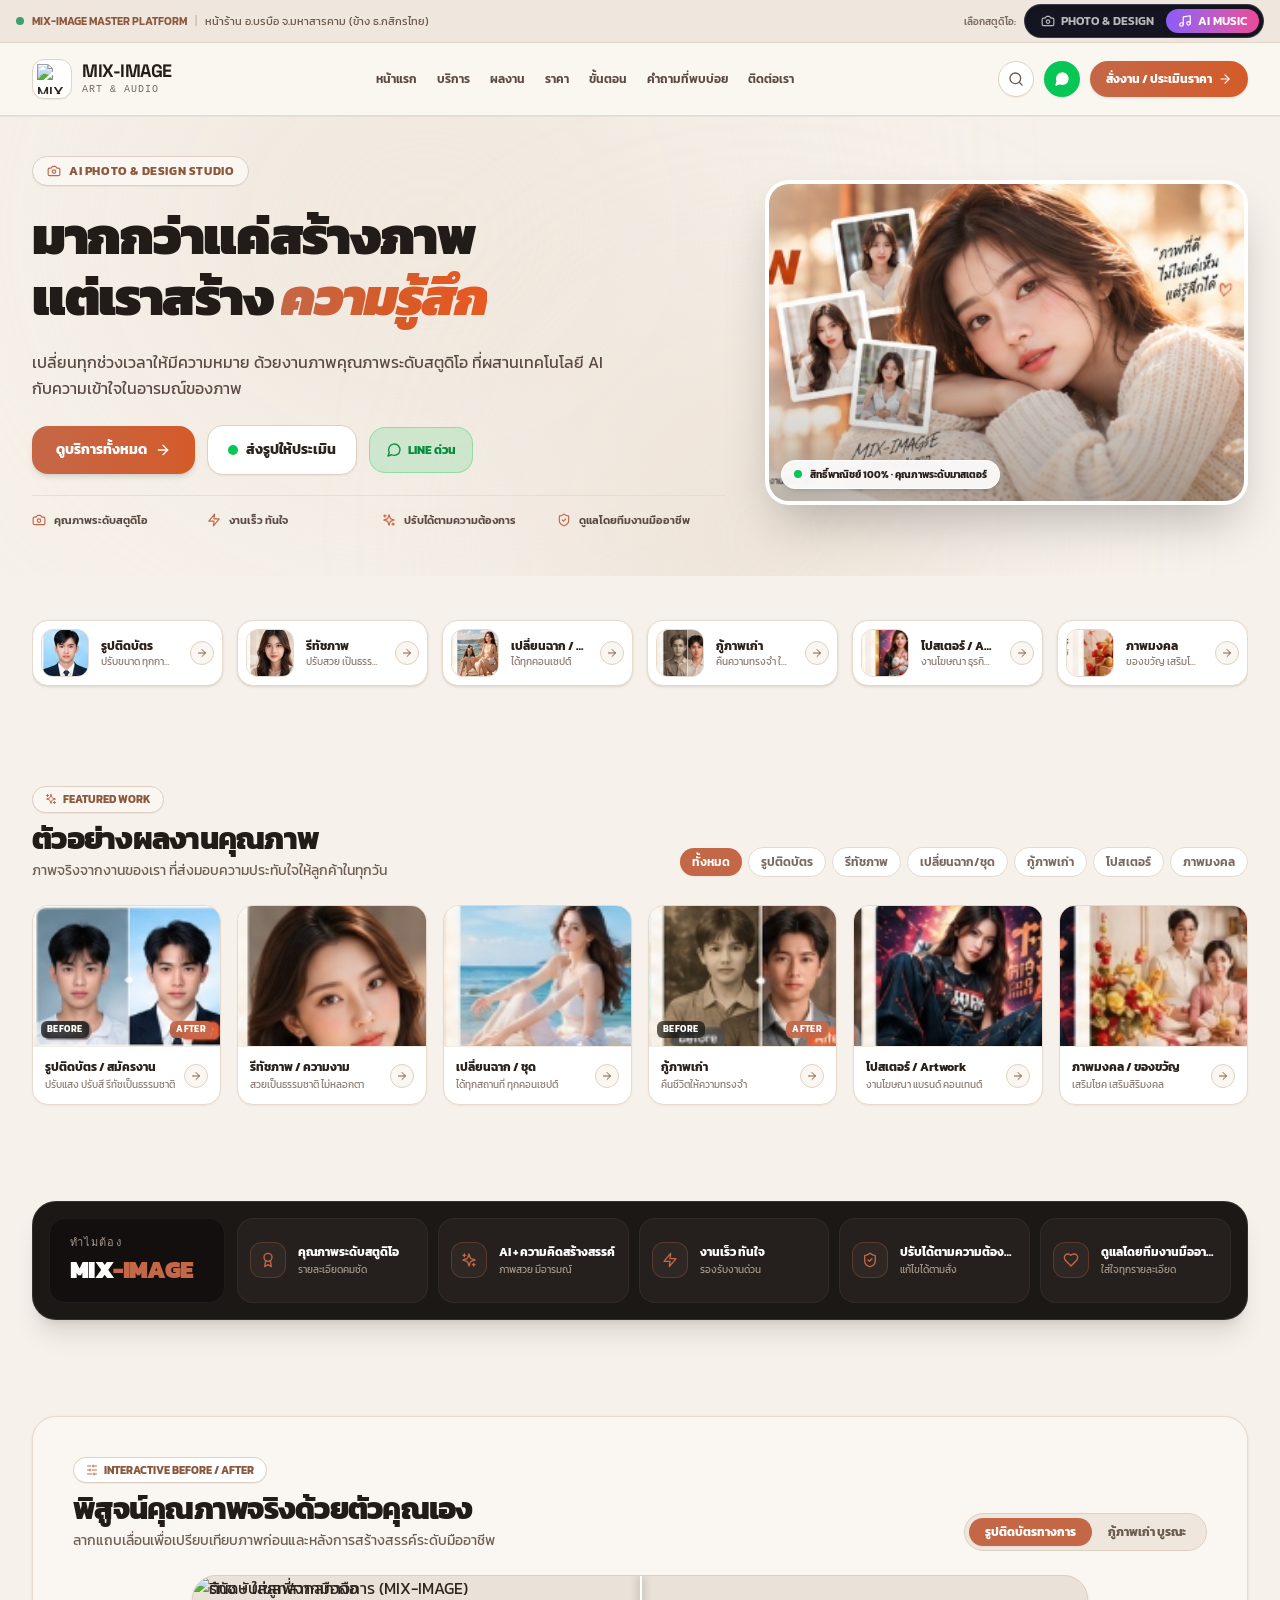
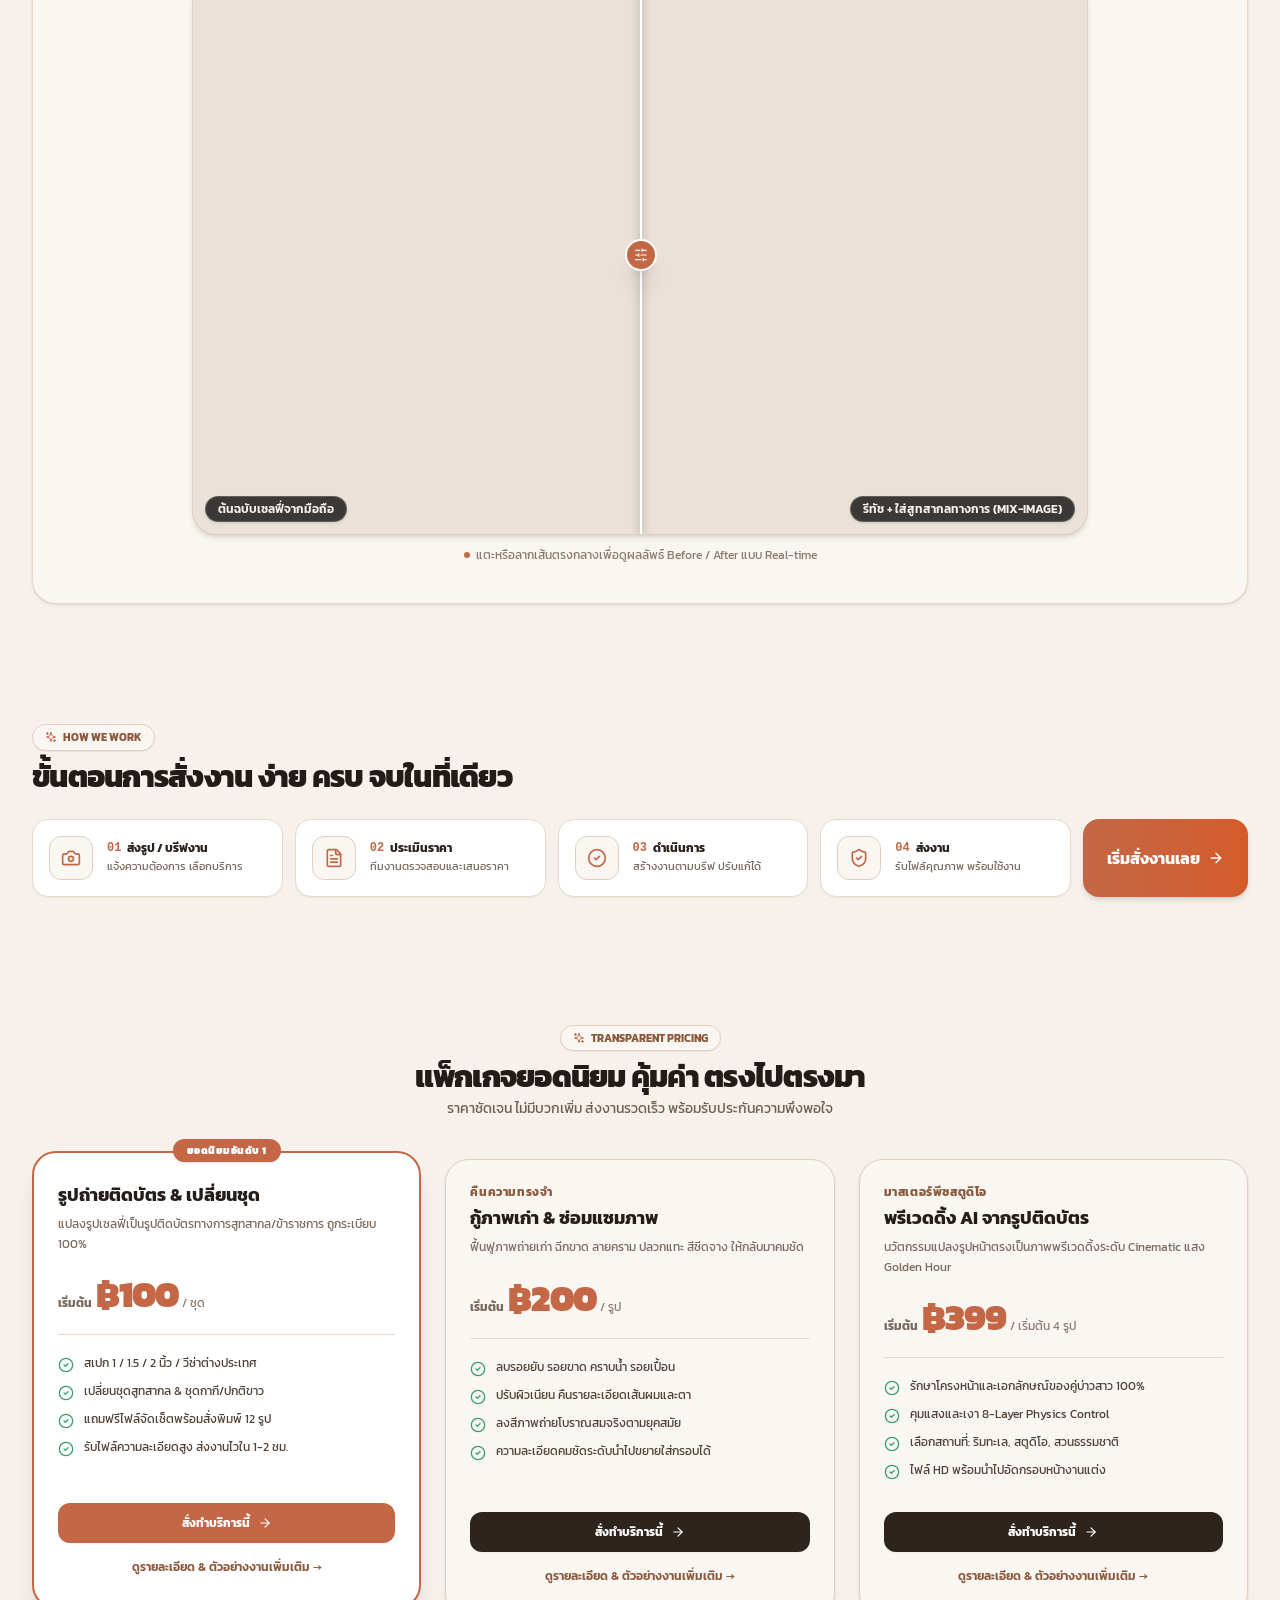
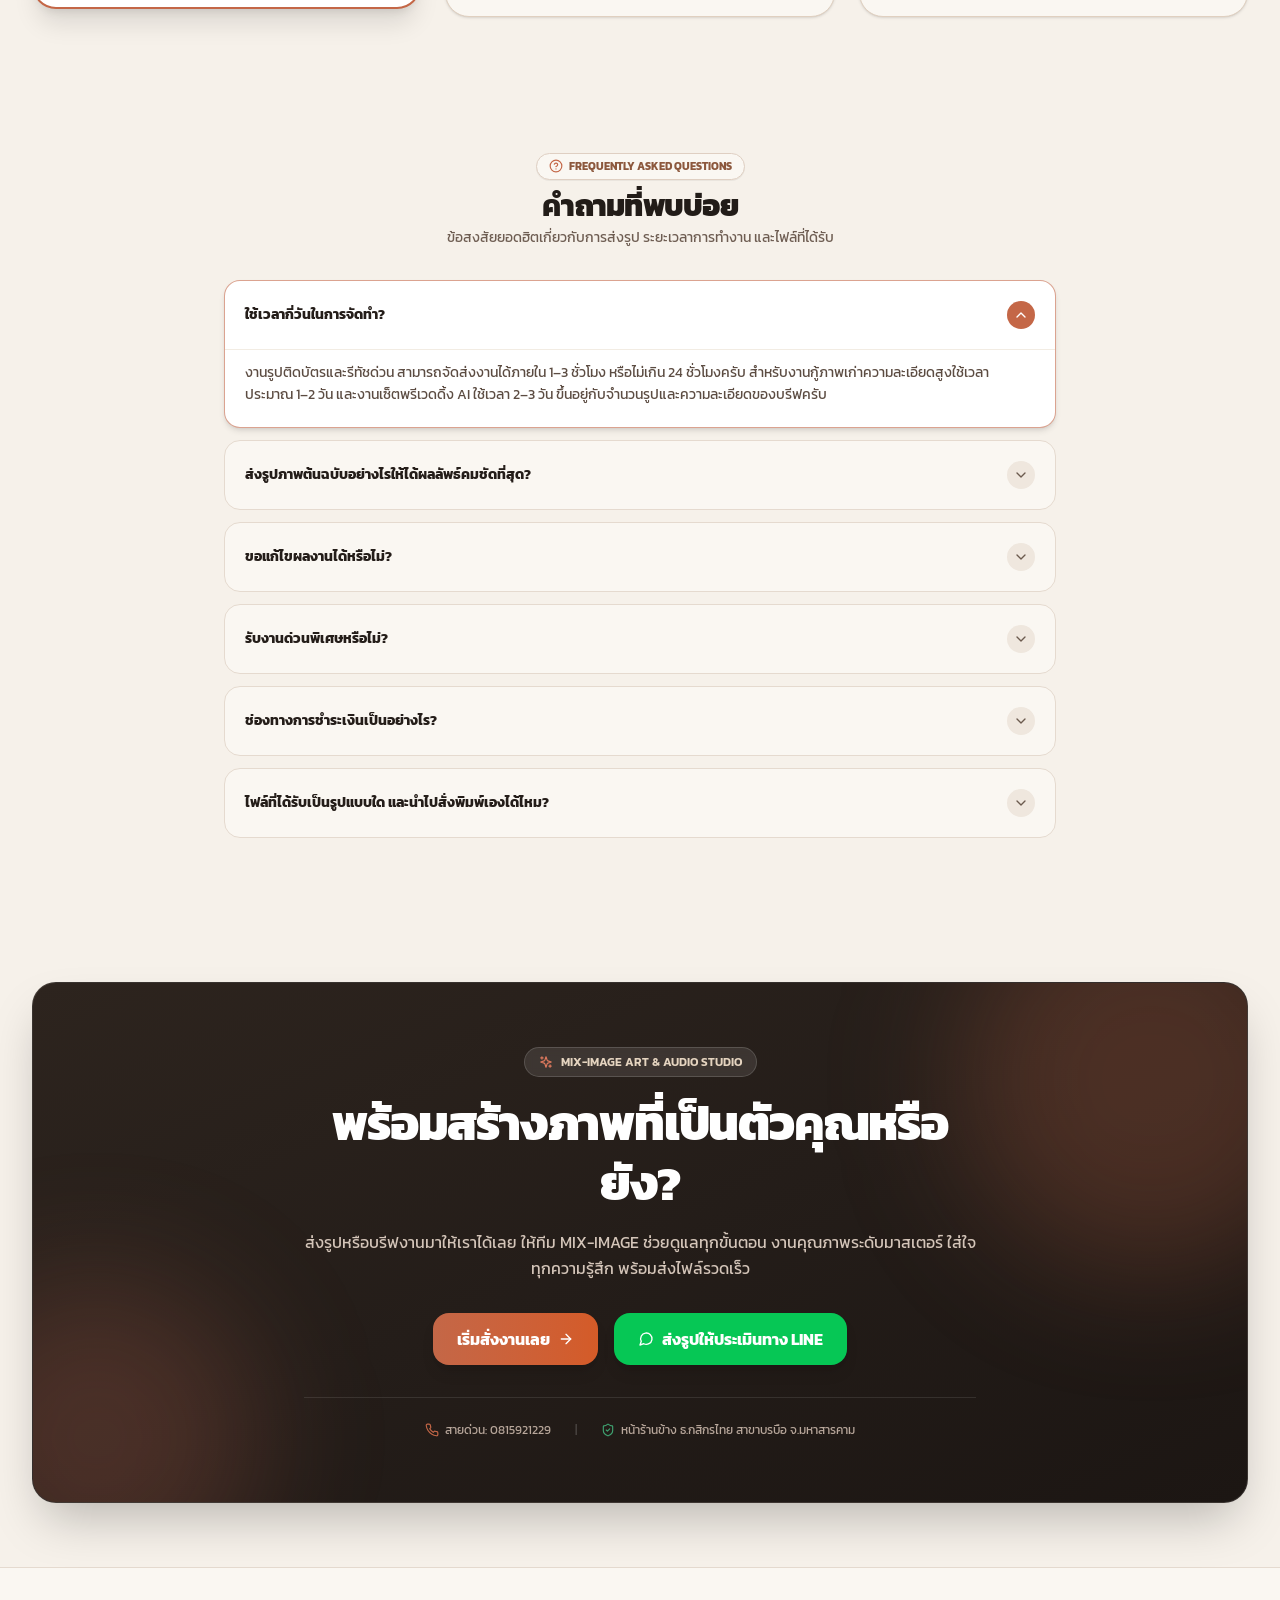
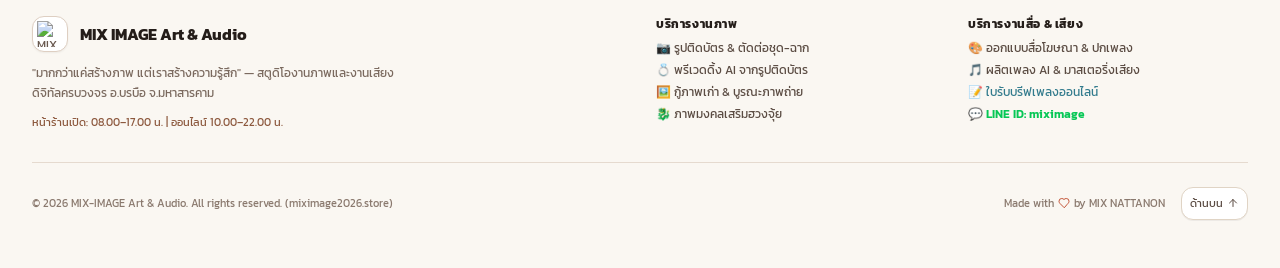
==== aimusic/index.html @ 2bdc5e6a "UI/UX Redesign: Master Brand, Photo & Design Warm Studio, Exposed Product Switcher, Mobile Bottom Na" ====
<!doctype html>
<html lang="th" class="scroll-smooth">
  <head>
    <meta charset="UTF-8" />
    <meta name="viewport" content="width=device-width, initial-scale=1.0" />
    <link rel="icon" type="image/png" href="/favicon.png" />
    <link rel="canonical" href="https://miximage2026.store/" />
    
    <!-- Google tag (gtag.js) -->
    <script async src="https://www.googletagmanager.com/gtag/js?id=G-PFB9WFQ5WP"></script>
    <script>
      window.dataLayer = window.dataLayer || [];
      function gtag(){dataLayer.push(arguments);}
      gtag('js', new Date());

      gtag('config', 'G-PFB9WFQ5WP');
    </script>
    
    <title>MIX-IMAGE Art & Audio | รูปติดบัตร รีทัช กู้ภาพเก่า ทำเพลง AI</title>
    <meta
      name="description"
      content="MIX-IMAGE Art & Audio รับทำรูปติดบัตรออนไลน์ รีทัช กู้ภาพเก่า เปลี่ยนฉาก เปลี่ยนชุด ภาพมงคล ปกเพลง และทำเพลง AI เชิงพาณิชย์ 100% โดย มิก ณัฐนนท์ อ.บรบือ จ.มหาสารคาม"
    />
    <meta
      name="keywords"
      content="รูปติดบัตรออนไลน์, รีทัชภาพ, กู้ภาพเก่า, เปลี่ยนฉาก, เปลี่ยนชุด, ภาพมงคล, ปกเพลง, ทำเพลง AI, MIX-IMAGE Art & Audio, มิก ณัฐนนท์"
    />
    <meta name="author" content="ณัฐนนท์ วงศ์กาไสย (MIX NATTANON)" />

    <!-- Open Graph / Facebook -->
    <meta property="og:type" content="website" />
    <meta property="og:url" content="https://miximage2026.store/" />
    <meta property="og:title" content="MIX-IMAGE Art & Audio — ภาพสวยพร้อมขาย งานเสียงพร้อมใช้" />
    <meta
      property="og:description"
      content="รับทำรูปติดบัตรออนไลน์ รีทัช กู้ภาพเก่า ภาพมงคล ปกเพลง และเพลง AI พร้อมส่งไฟล์ออนไลน์ งานคุณภาพระดับมาสเตอร์"
    />
    <meta property="og:image" content="https://miximage2026.store/assets/mix-og-preview.jpg" />
    <meta property="og:image:secure_url" content="https://miximage2026.store/assets/mix-og-preview.jpg" />
    <meta property="og:image:type" content="image/jpeg" />
    <meta property="og:image:width" content="1200" />
    <meta property="og:image:height" content="630" />
    <meta property="og:image:alt" content="MIX-IMAGE Art & Audio สร้างภาพ แต่งรูป ทำเพลง AI" />

    <!-- Twitter -->
    <meta name="twitter:card" content="summary_large_image" />
    <meta name="twitter:title" content="MIX-IMAGE Art & Audio | รูปติดบัตร รีทัช กู้ภาพเก่า ทำเพลง AI" />
    <meta
      name="twitter:description"
      content="งานภาพพร้อมใช้ เริ่ม 100 บาท พร้อมบริการเพลง AI เชิงพาณิชย์ 100% ตามบรีฟ"
    />
    <meta name="twitter:image" content="https://miximage2026.store/assets/mix-og-preview.jpg" />

    <!-- Fonts -->
    <link rel="preconnect" href="https://fonts.googleapis.com" />
    <link rel="preconnect" href="https://fonts.gstatic.com" crossorigin />
    <link
      href="https://fonts.googleapis.com/css2?family=Kanit:ital,wght@0,300;0,400;0,500;0,600;0,700;1,300;1,400&family=Space+Grotesk:wght@400;500;600;700&display=swap"
      rel="stylesheet"
    />

    <!-- Google tag (gtag.js) -->
    <script async src="https://www.googletagmanager.com/gtag/js?id=G-7B8QKTYGMJ"></script>
    <script>
      window.dataLayer = window.dataLayer || [];
      function gtag(){dataLayer.push(arguments);}
      gtag('js', new Date());
      gtag('config', 'G-7B8QKTYGMJ');
    </script>

    <!-- Schema.org Local Business & Studio Structured Data -->
    <script type="application/ld+json">
    {
      "@context": "https://schema.org",
      "@type": "LocalBusiness",
      "name": "MIX IMAGE Art & Audio Studio",
      "alternateName": "ร้านถ่ายเอกสารพิศ บรบือ",
      "image": "https://miximage2026.store/assets/mix-og-preview.jpg",
      "logo": "https://miximage2026.store/assets/logo-m-solid.png",
      "@id": "https://miximage2026.store/#studio",
      "url": "https://miximage2026.store",
      "telephone": "+66815912129",
      "priceRange": "฿100 - ฿4900",
      "address": {
        "@type": "PostalAddress",
        "streetAddress": "ข้าง ธนาคารกสิกรไทย สาขาบรบือ",
        "addressLocality": "อำเภอบรบือ",
        "addressRegion": "มหาสารคาม",
        "postalCode": "44130",
        "addressCountry": "TH"
      },
      "geo": {
        "@type": "GeoCoordinates",
        "latitude": 16.041440440179915,
        "longitude": 103.11919167575981
      },
      "openingHoursSpecification": [
        {
          "@type": "OpeningHoursSpecification",
          "dayOfWeek": ["Monday", "Tuesday", "Wednesday", "Thursday", "Friday", "Saturday", "Sunday"],
          "opens": "08:00",
          "closes": "17:00"
        }
      ],
      "sameAs": [
        "https://www.facebook.com/miximage2026/",
        "https://www.youtube.com/@MIXNATTANON",
        "https://line.me/ti/p/~miximage"
      ]
    }
    </script>
    <script type="module" crossorigin src="/assets/index-CKAiOQwB.js"></script>
    <link rel="stylesheet" crossorigin href="/assets/index-c3OSg3x-.css">
  </head>
  <body class="bg-neutral-950 text-neutral-100 font-['Kanit',sans-serif] antialiased selection:bg-amber-500 selection:text-black min-h-screen">
    <div id="root"></div>
  </body>
</html>
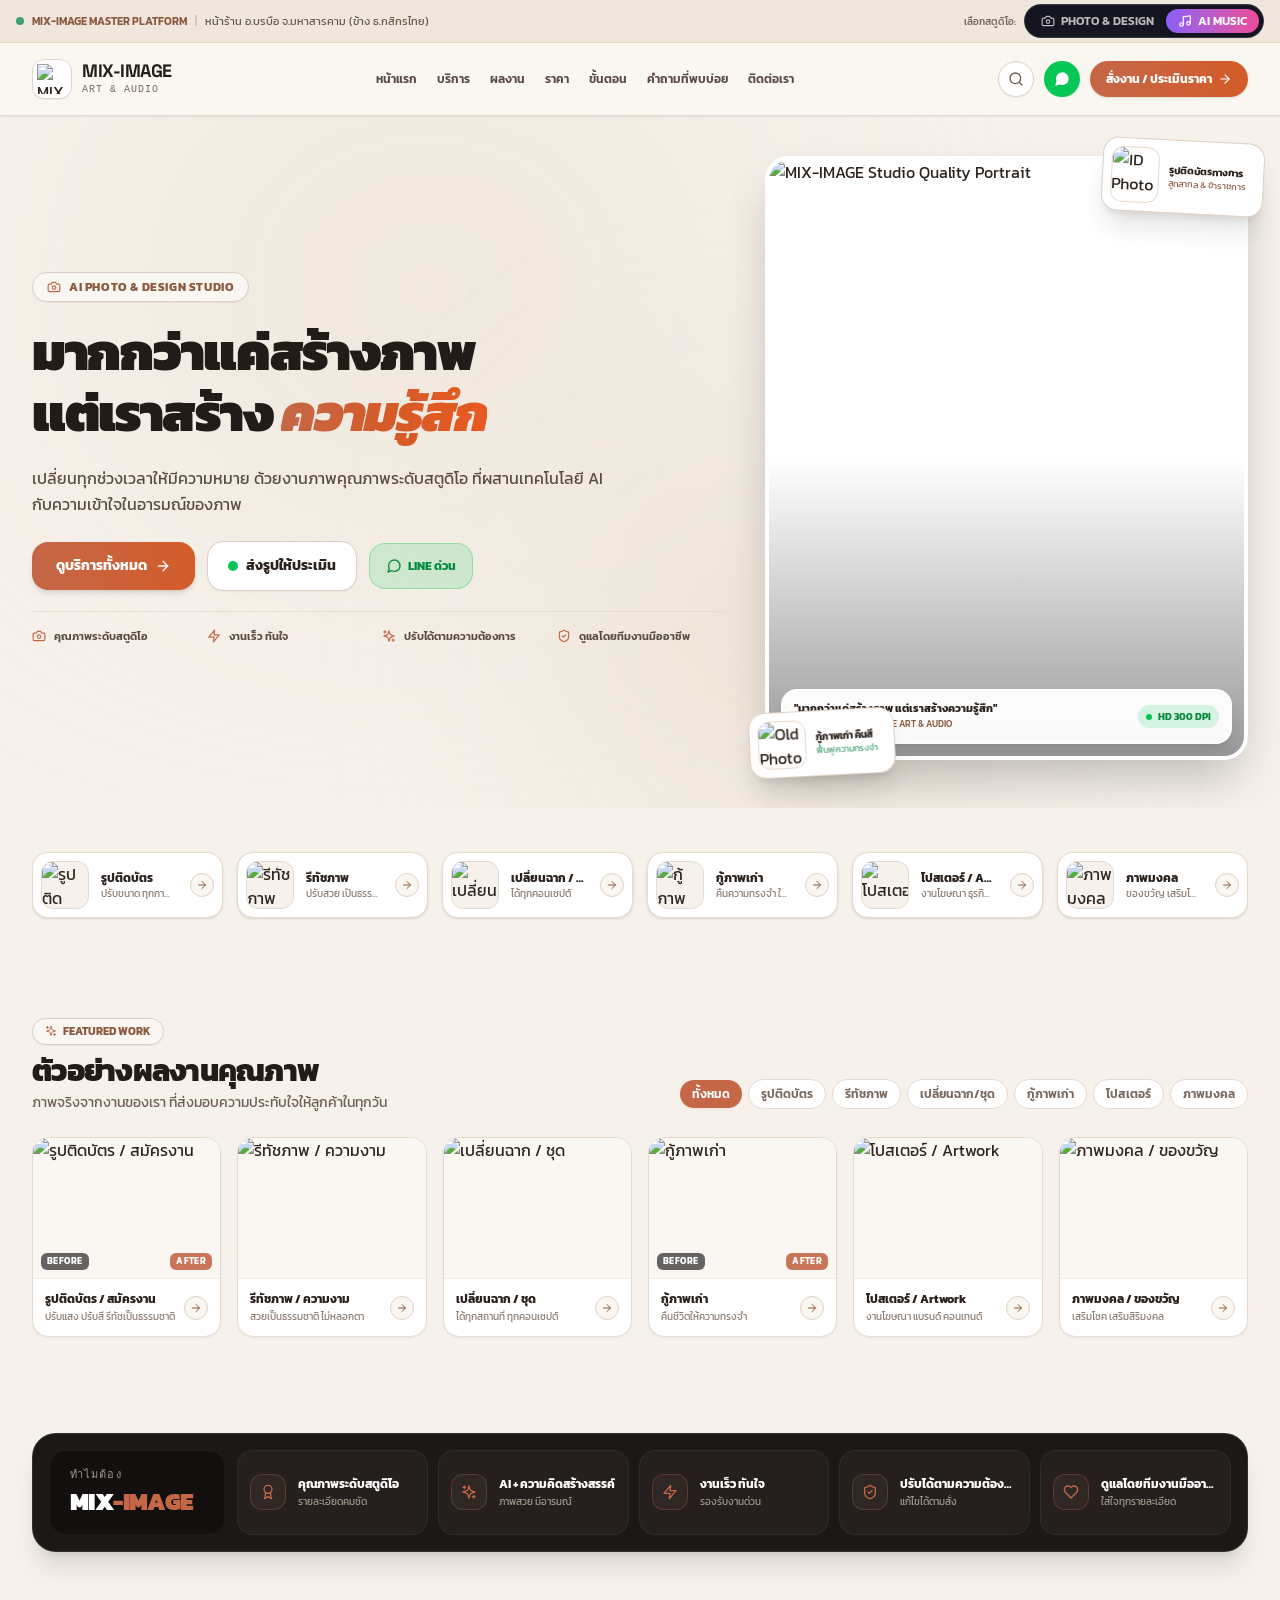
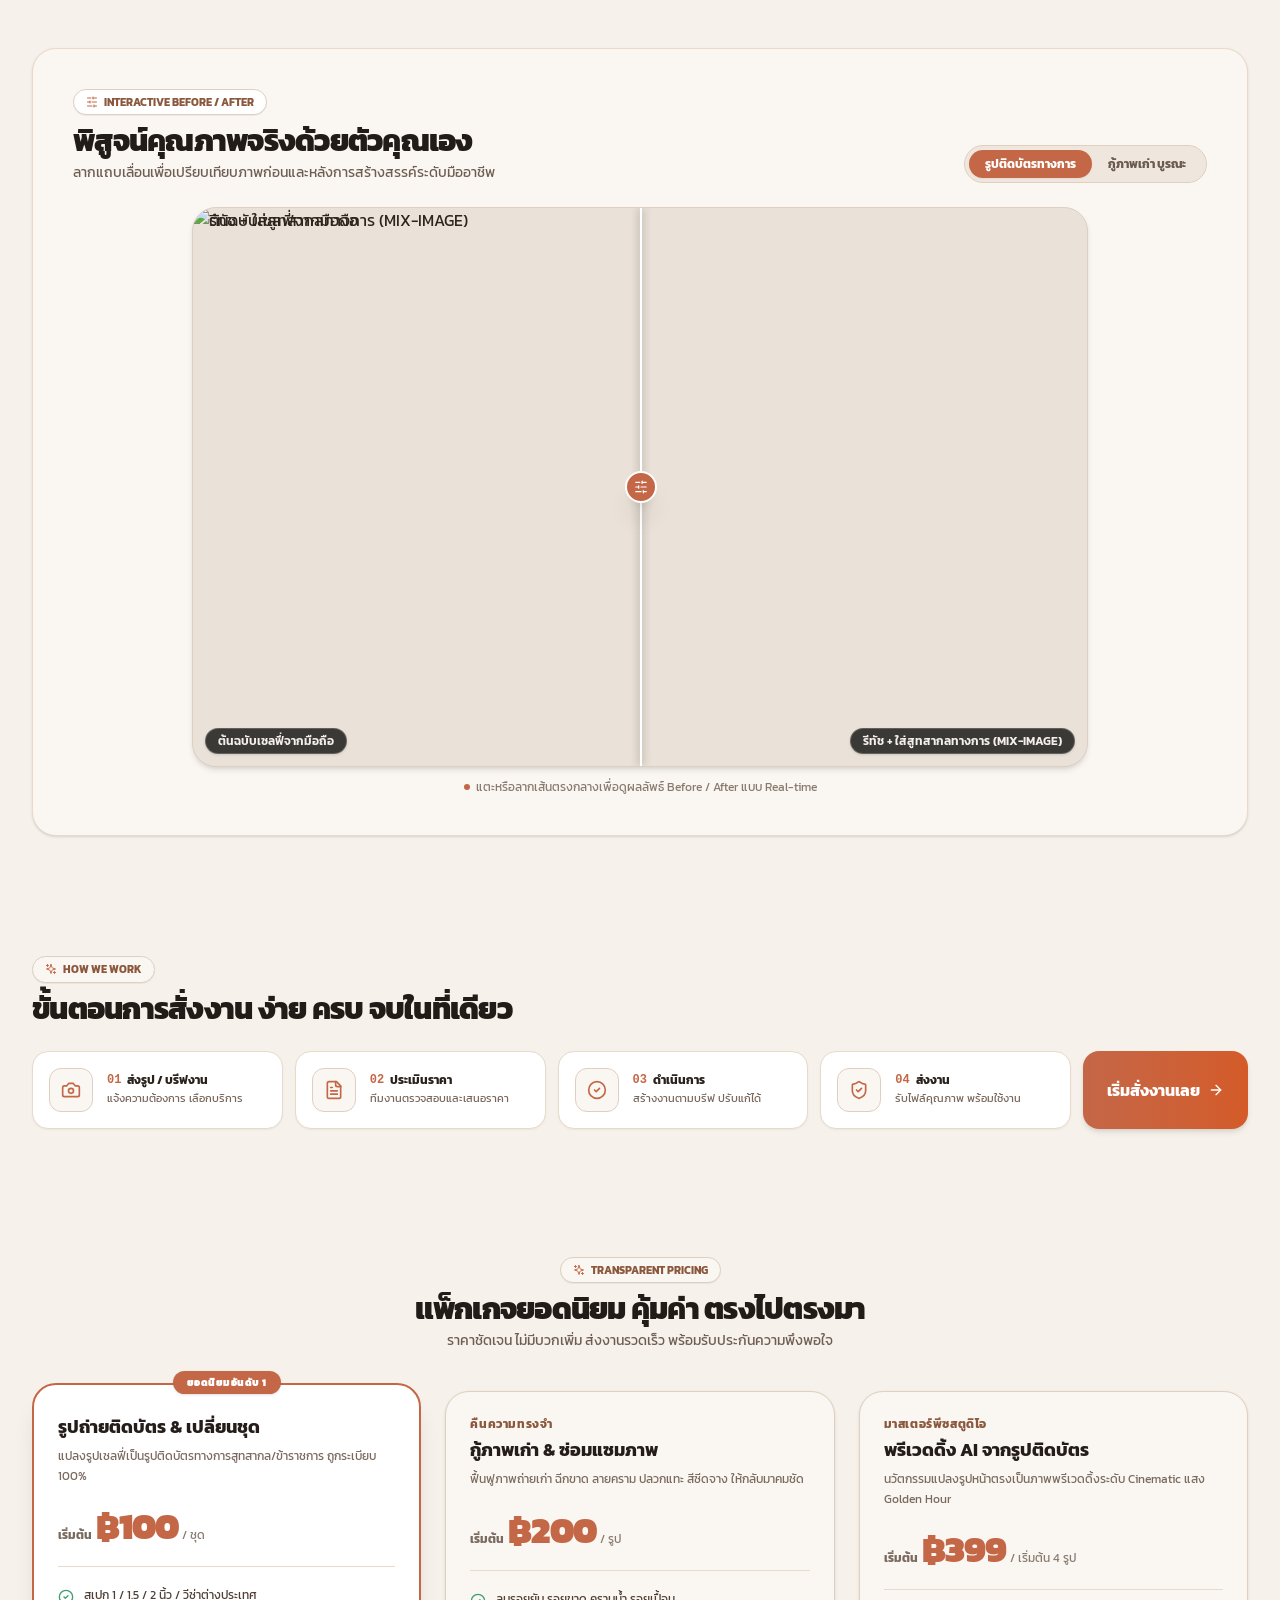
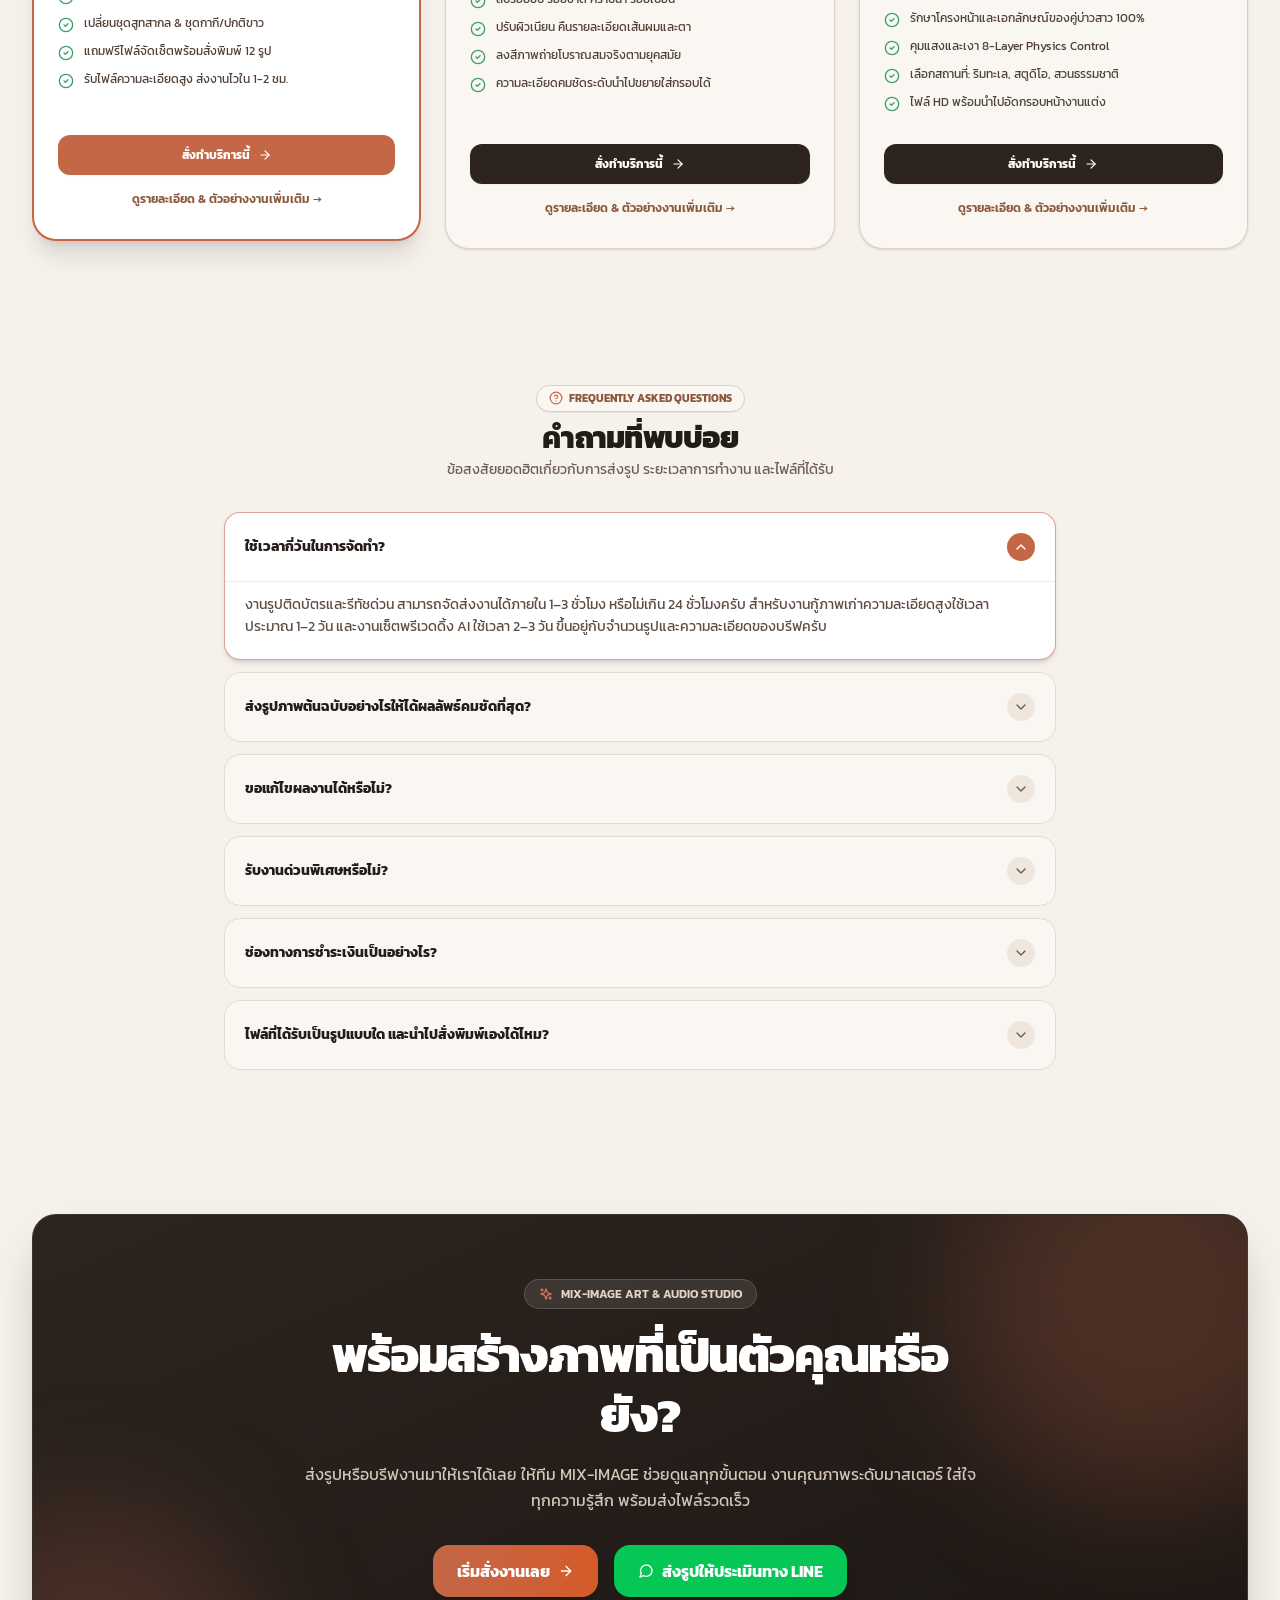
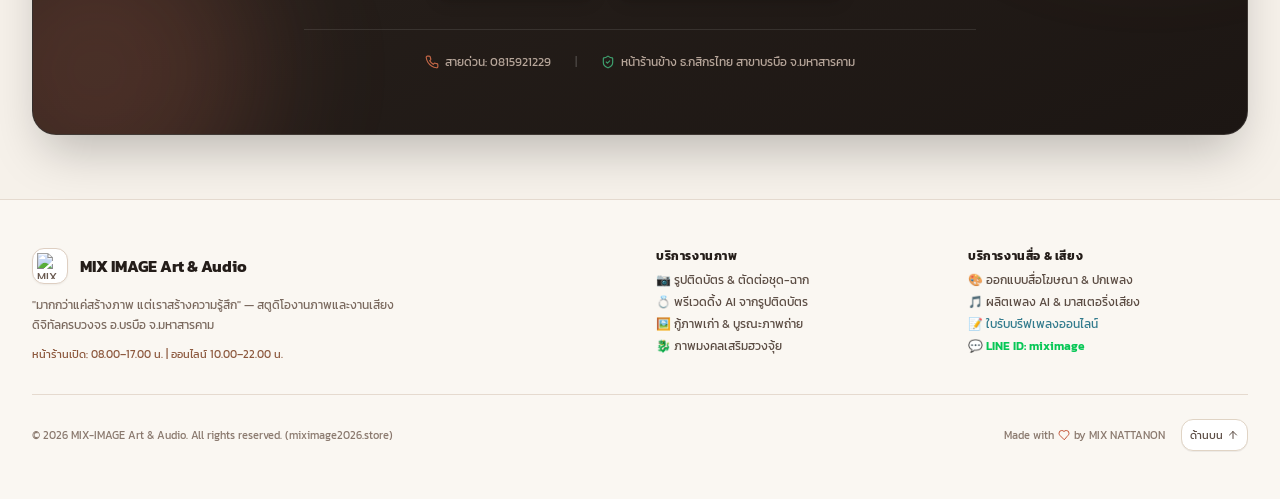
==== commit 6b7f4806: "UI/UX Redesign: Master Brand, Photo & Design Warm Studio, Exposed Product Switcher, Mobile Bottom Na" ====
--- a/aimusic/index.html
+++ b/aimusic/index.html
@@ -109,8 +109,8 @@
       ]
     }
     </script>
-    <script type="module" crossorigin src="/assets/index-CKAiOQwB.js"></script>
-    <link rel="stylesheet" crossorigin href="/assets/index-c3OSg3x-.css">
+    <script type="module" crossorigin src="/assets/index-D6raomZl.js"></script>
+    <link rel="stylesheet" crossorigin href="/assets/index-CEVVX1X1.css">
   </head>
   <body class="bg-neutral-950 text-neutral-100 font-['Kanit',sans-serif] antialiased selection:bg-amber-500 selection:text-black min-h-screen">
     <div id="root"></div>
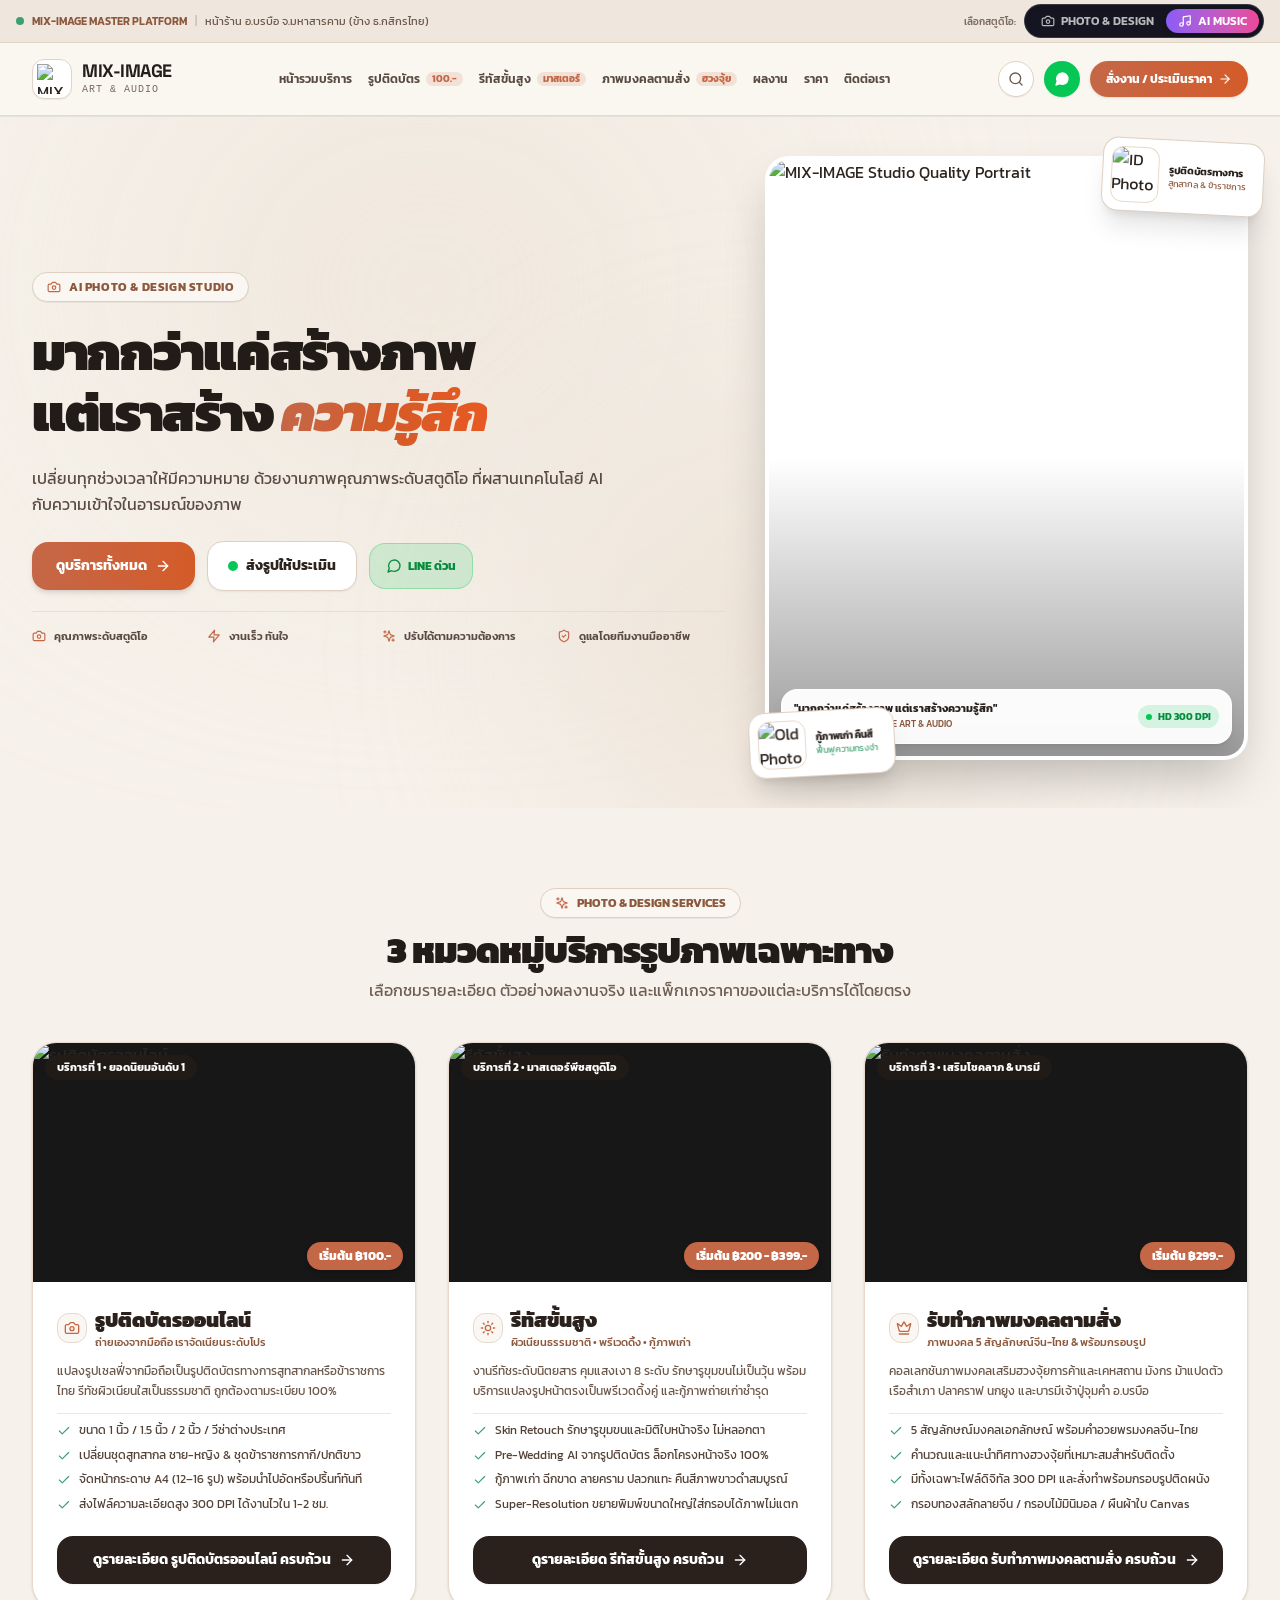
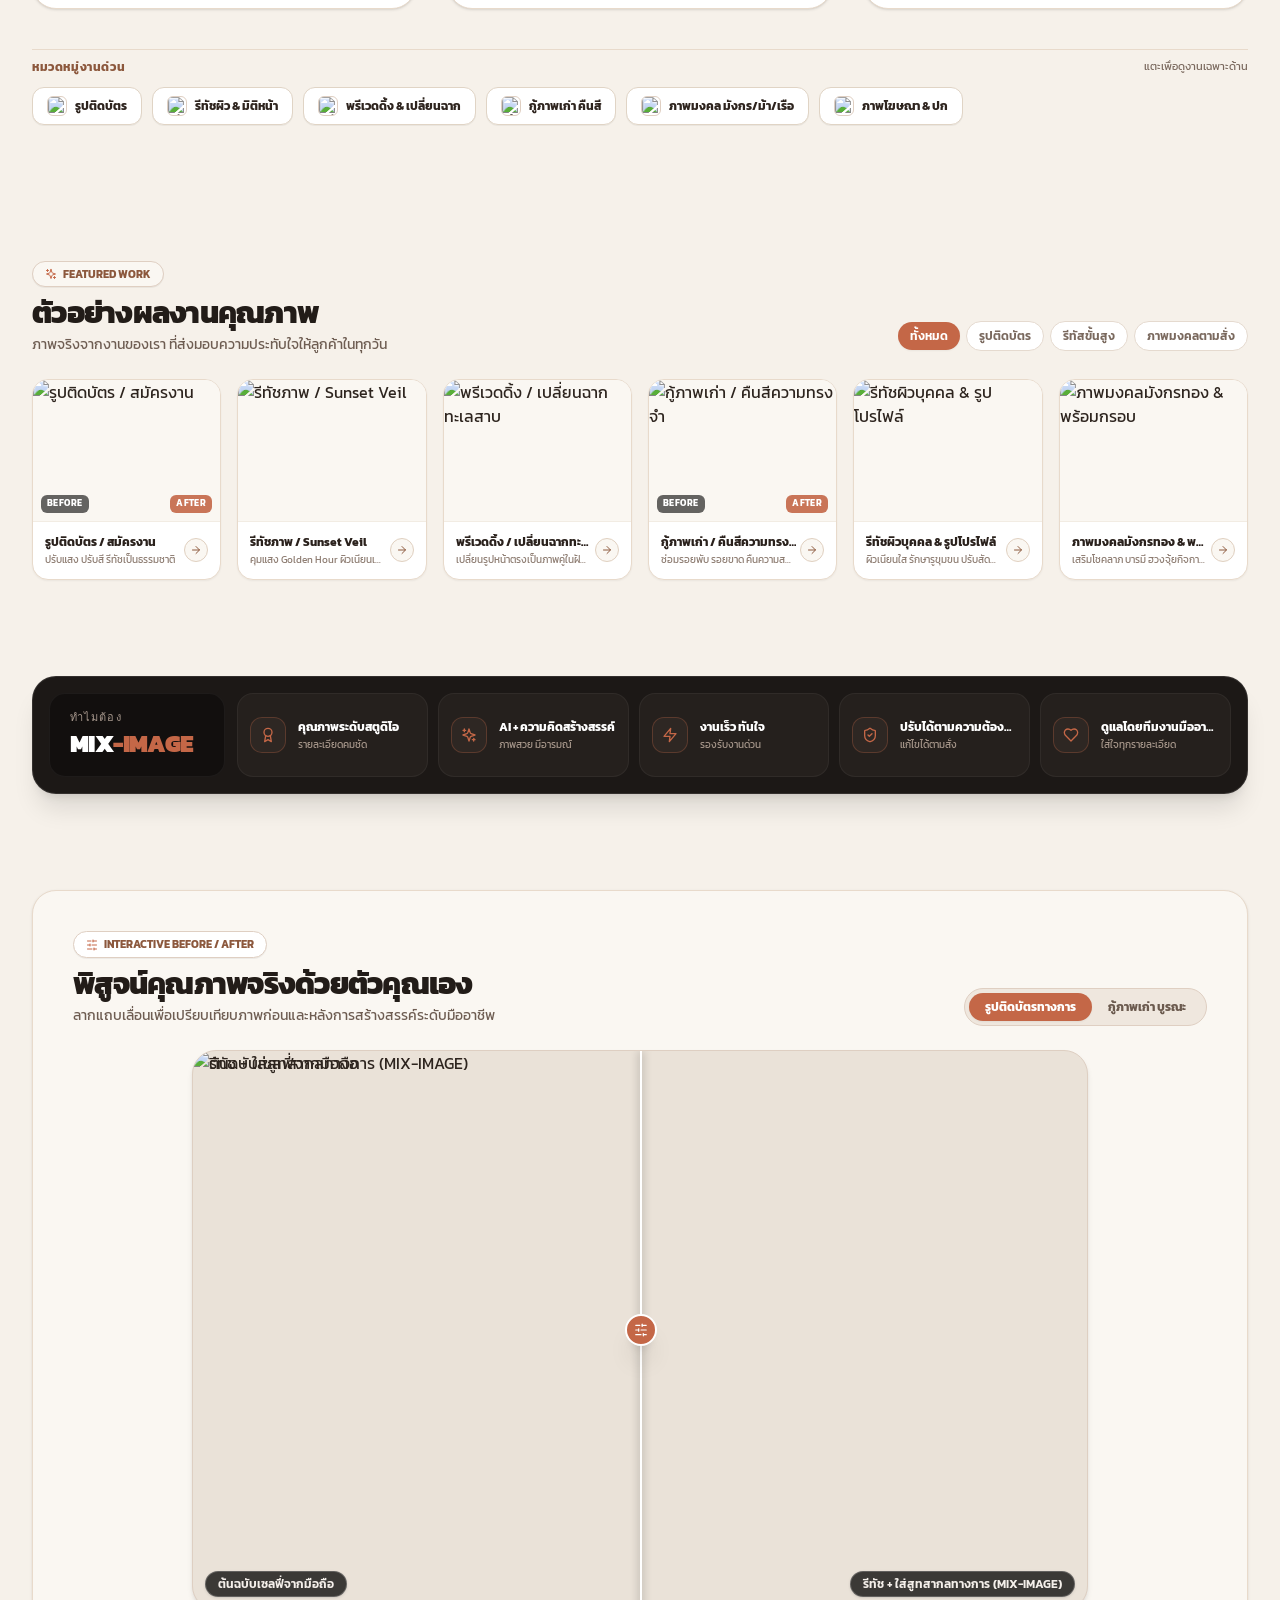
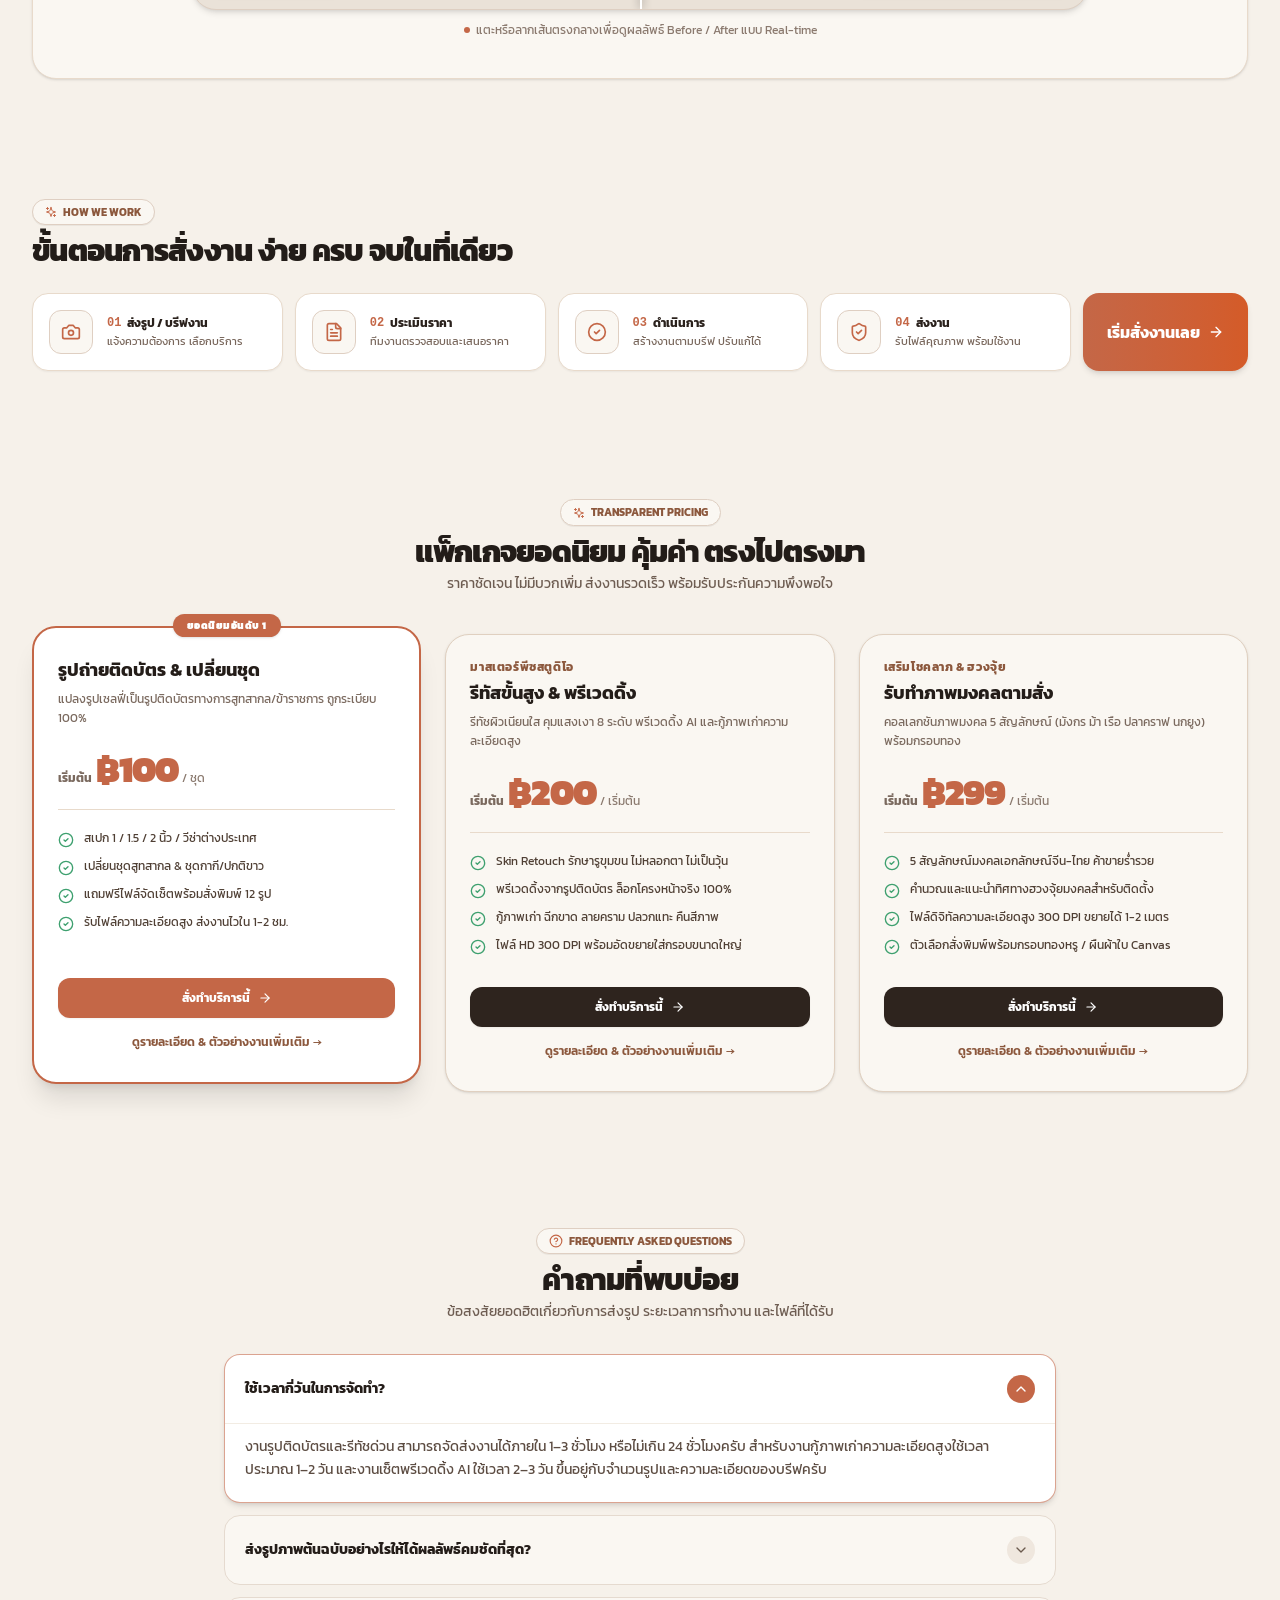
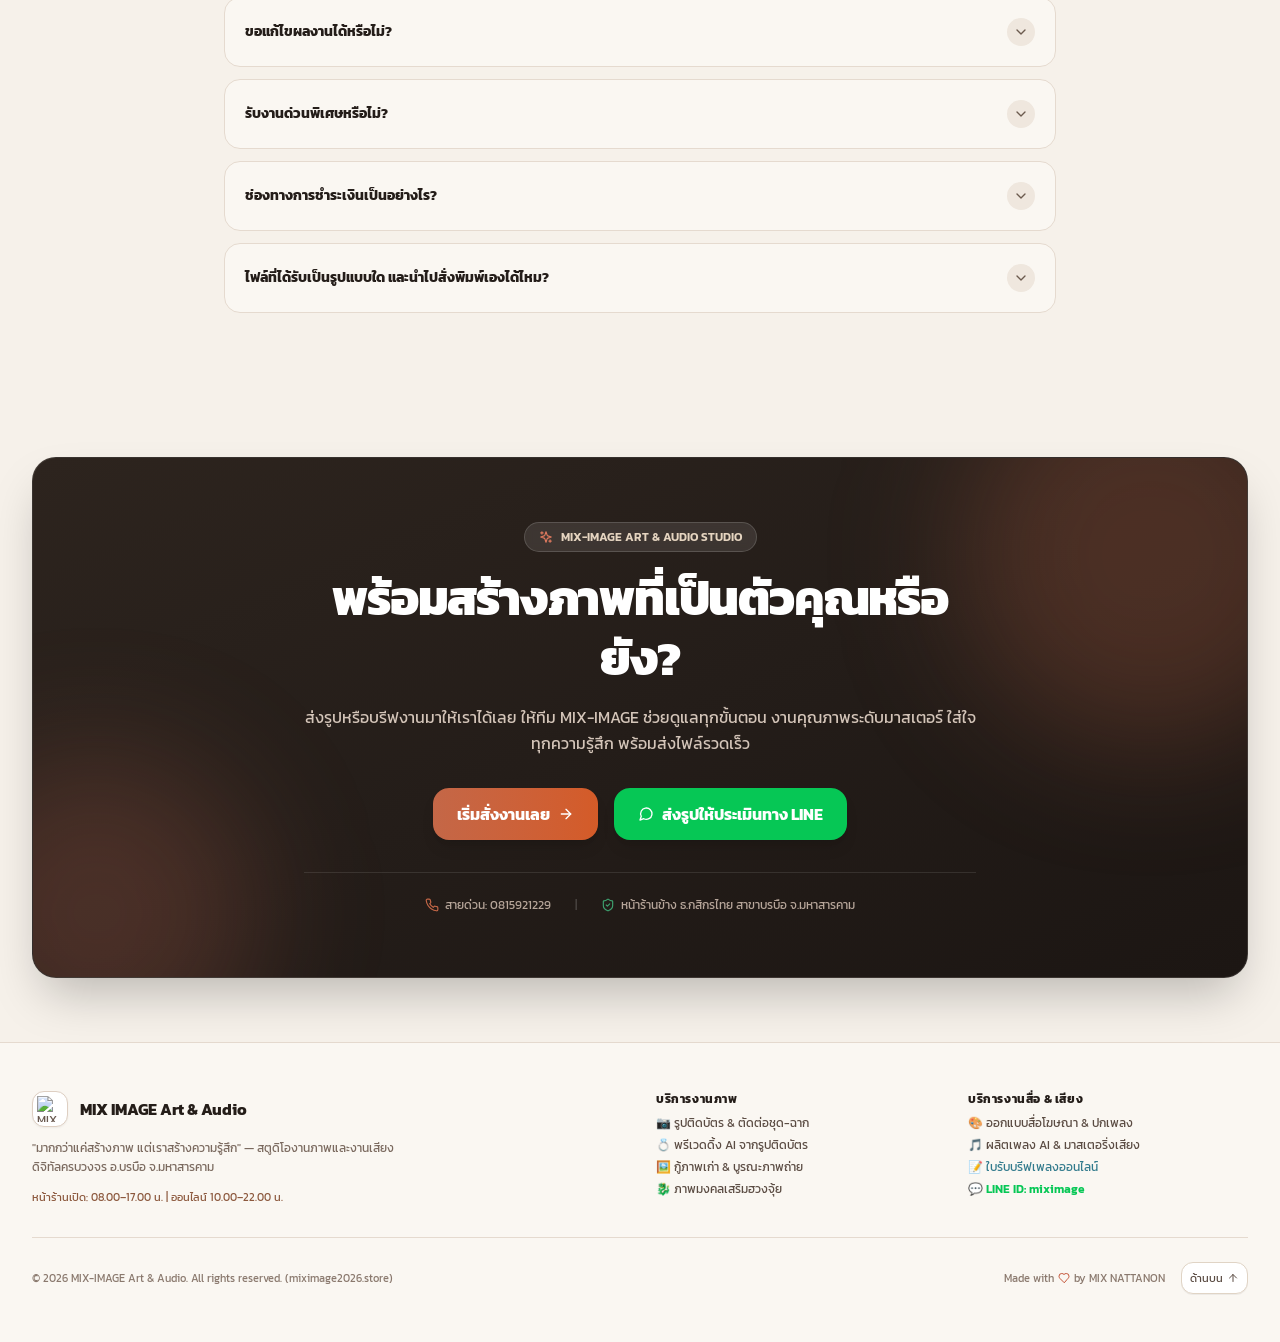
==== commit 3b609493: "UI/UX Redesign: Master Brand, Photo & Design Warm Studio, Exposed Product Switcher, Mobile Bottom Na" ====
--- a/aimusic/index.html
+++ b/aimusic/index.html
@@ -109,8 +109,8 @@
       ]
     }
     </script>
-    <script type="module" crossorigin src="/assets/index-D6raomZl.js"></script>
-    <link rel="stylesheet" crossorigin href="/assets/index-CEVVX1X1.css">
+    <script type="module" crossorigin src="/assets/index-CBvgroJ6.js"></script>
+    <link rel="stylesheet" crossorigin href="/assets/index-CZD-I6W2.css">
   </head>
   <body class="bg-neutral-950 text-neutral-100 font-['Kanit',sans-serif] antialiased selection:bg-amber-500 selection:text-black min-h-screen">
     <div id="root"></div>
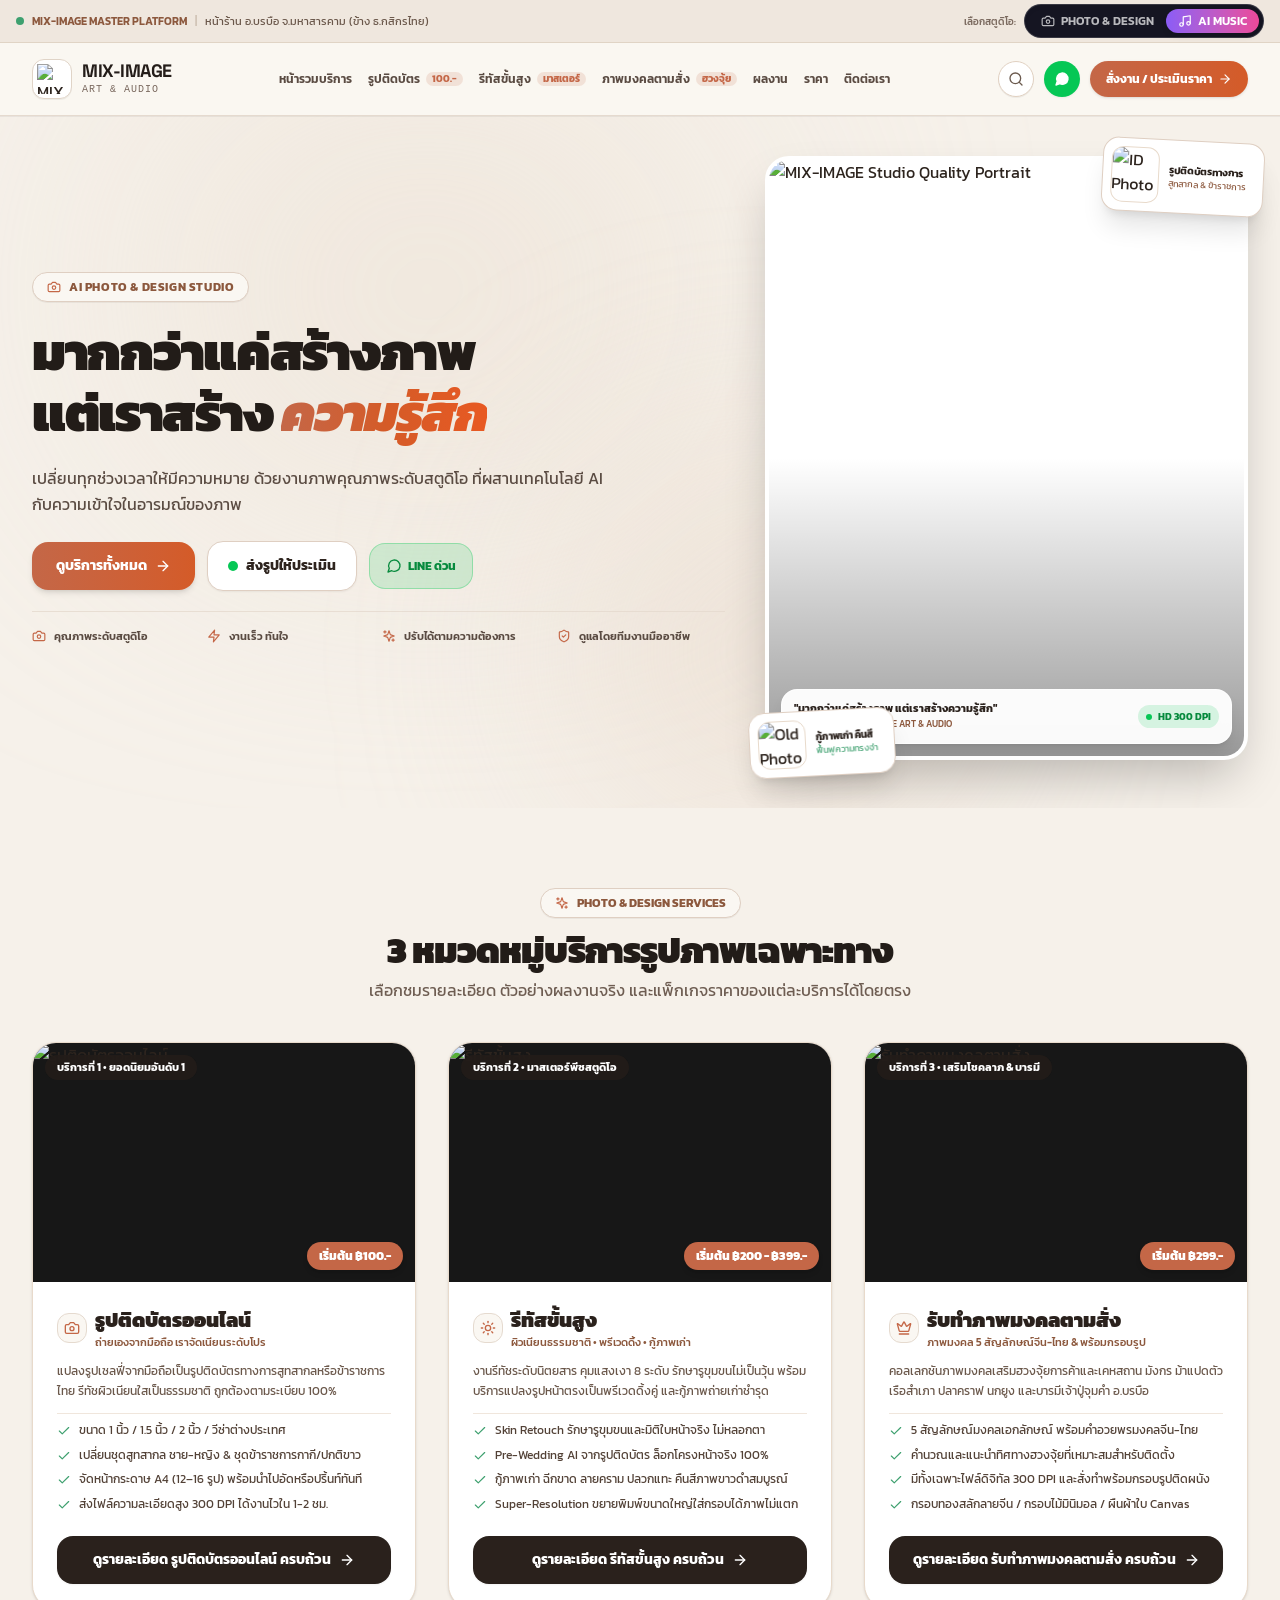
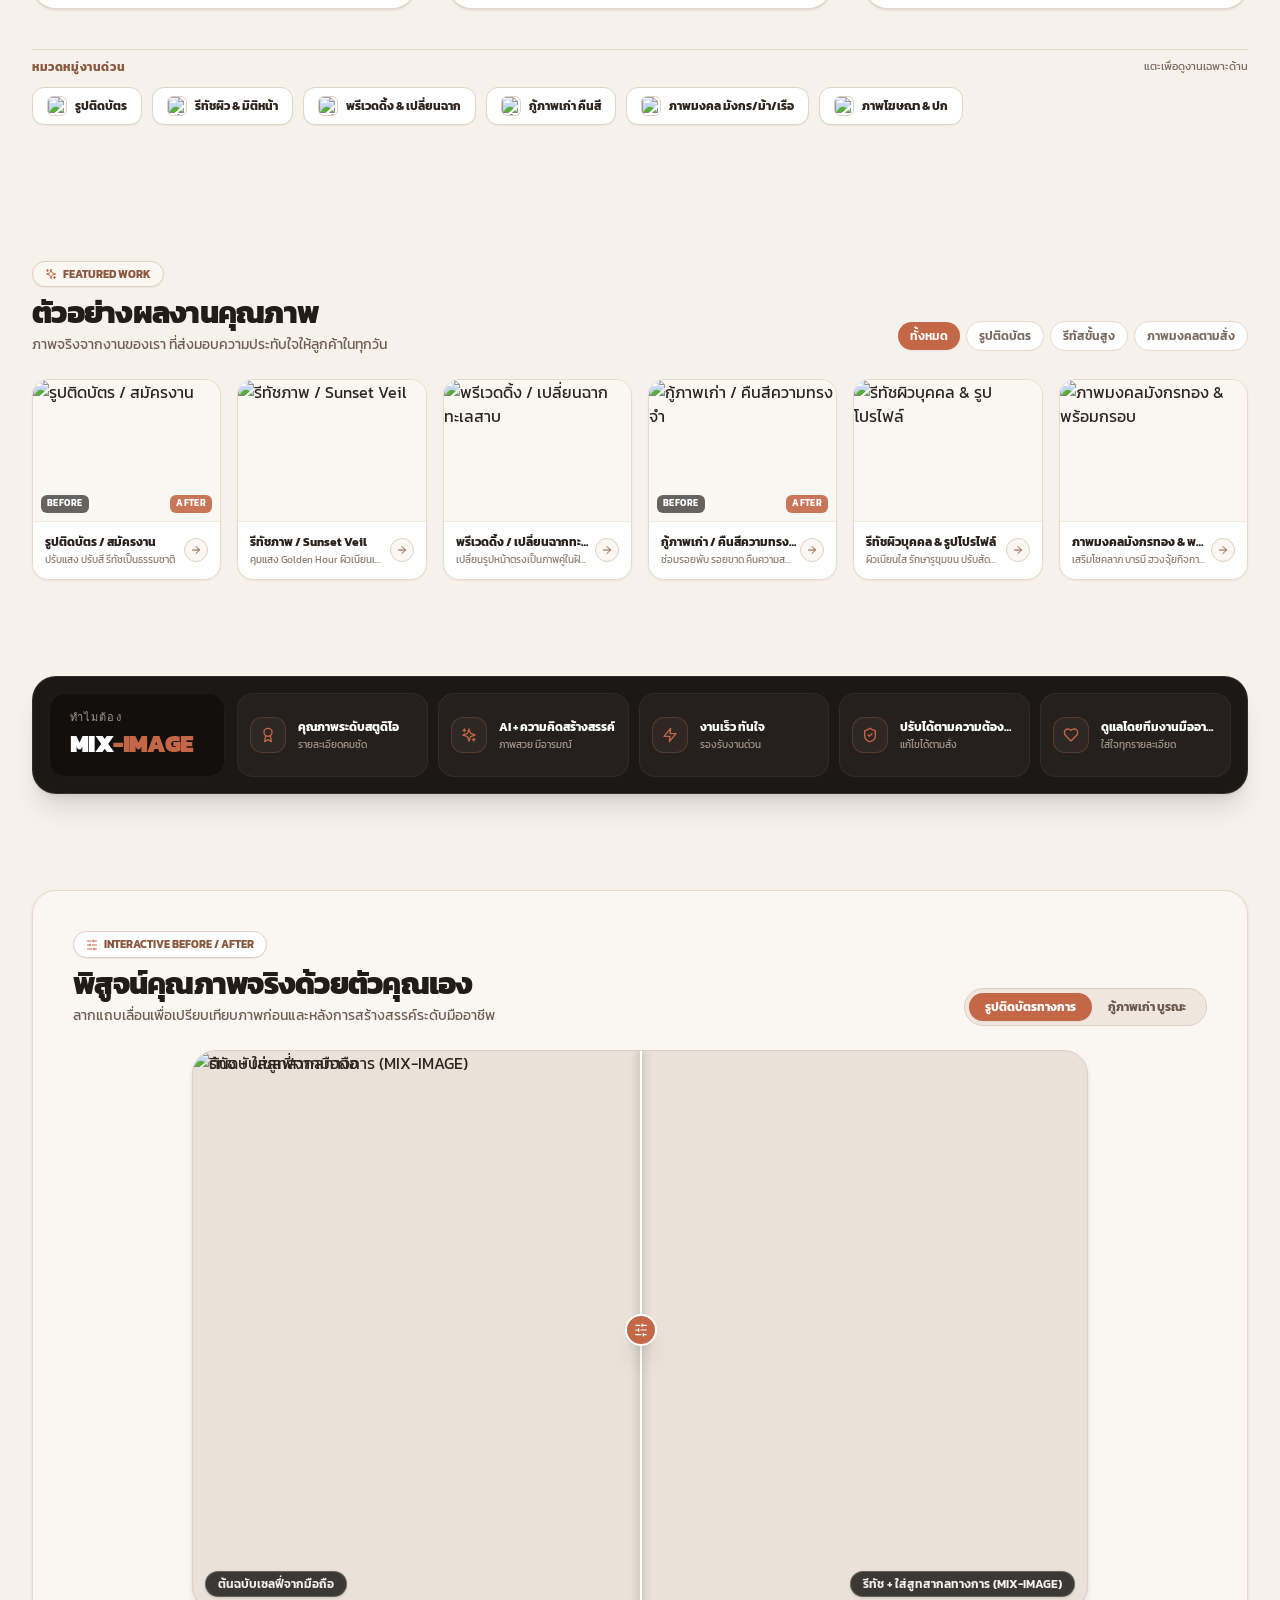
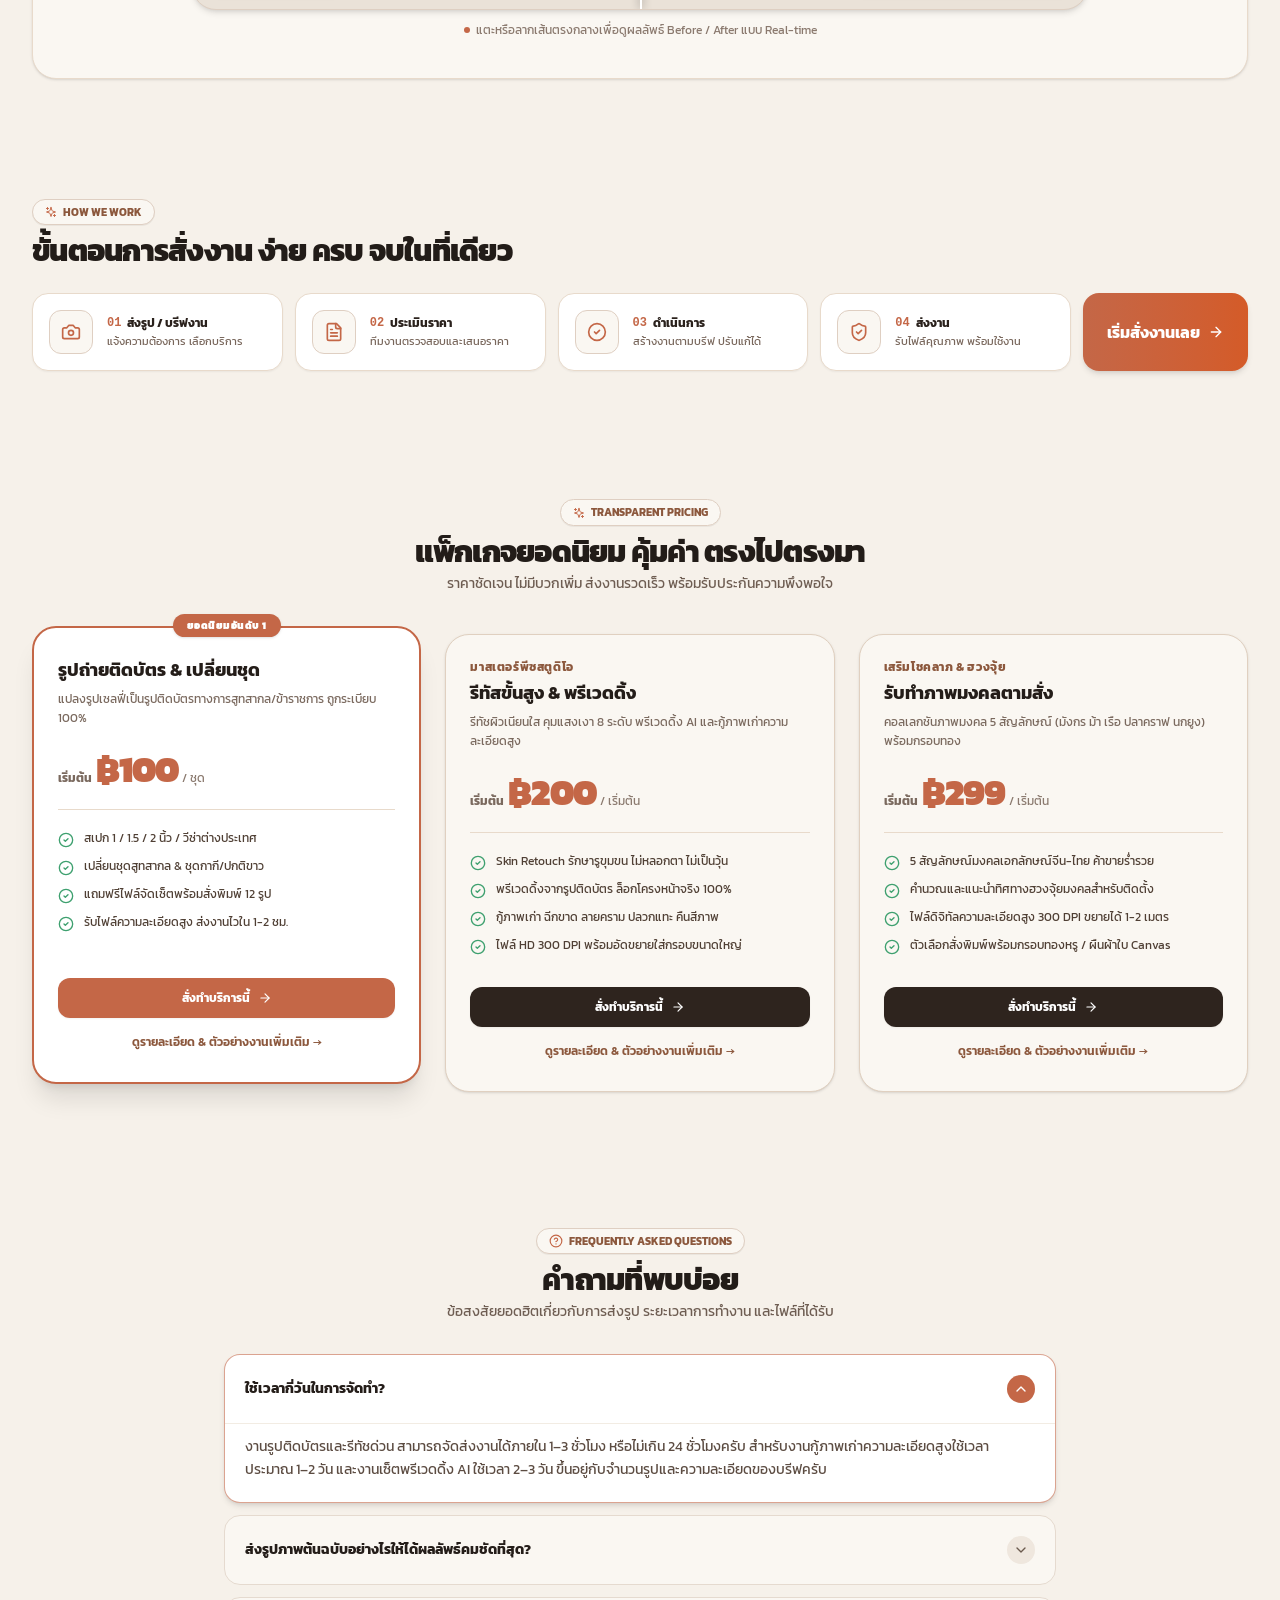
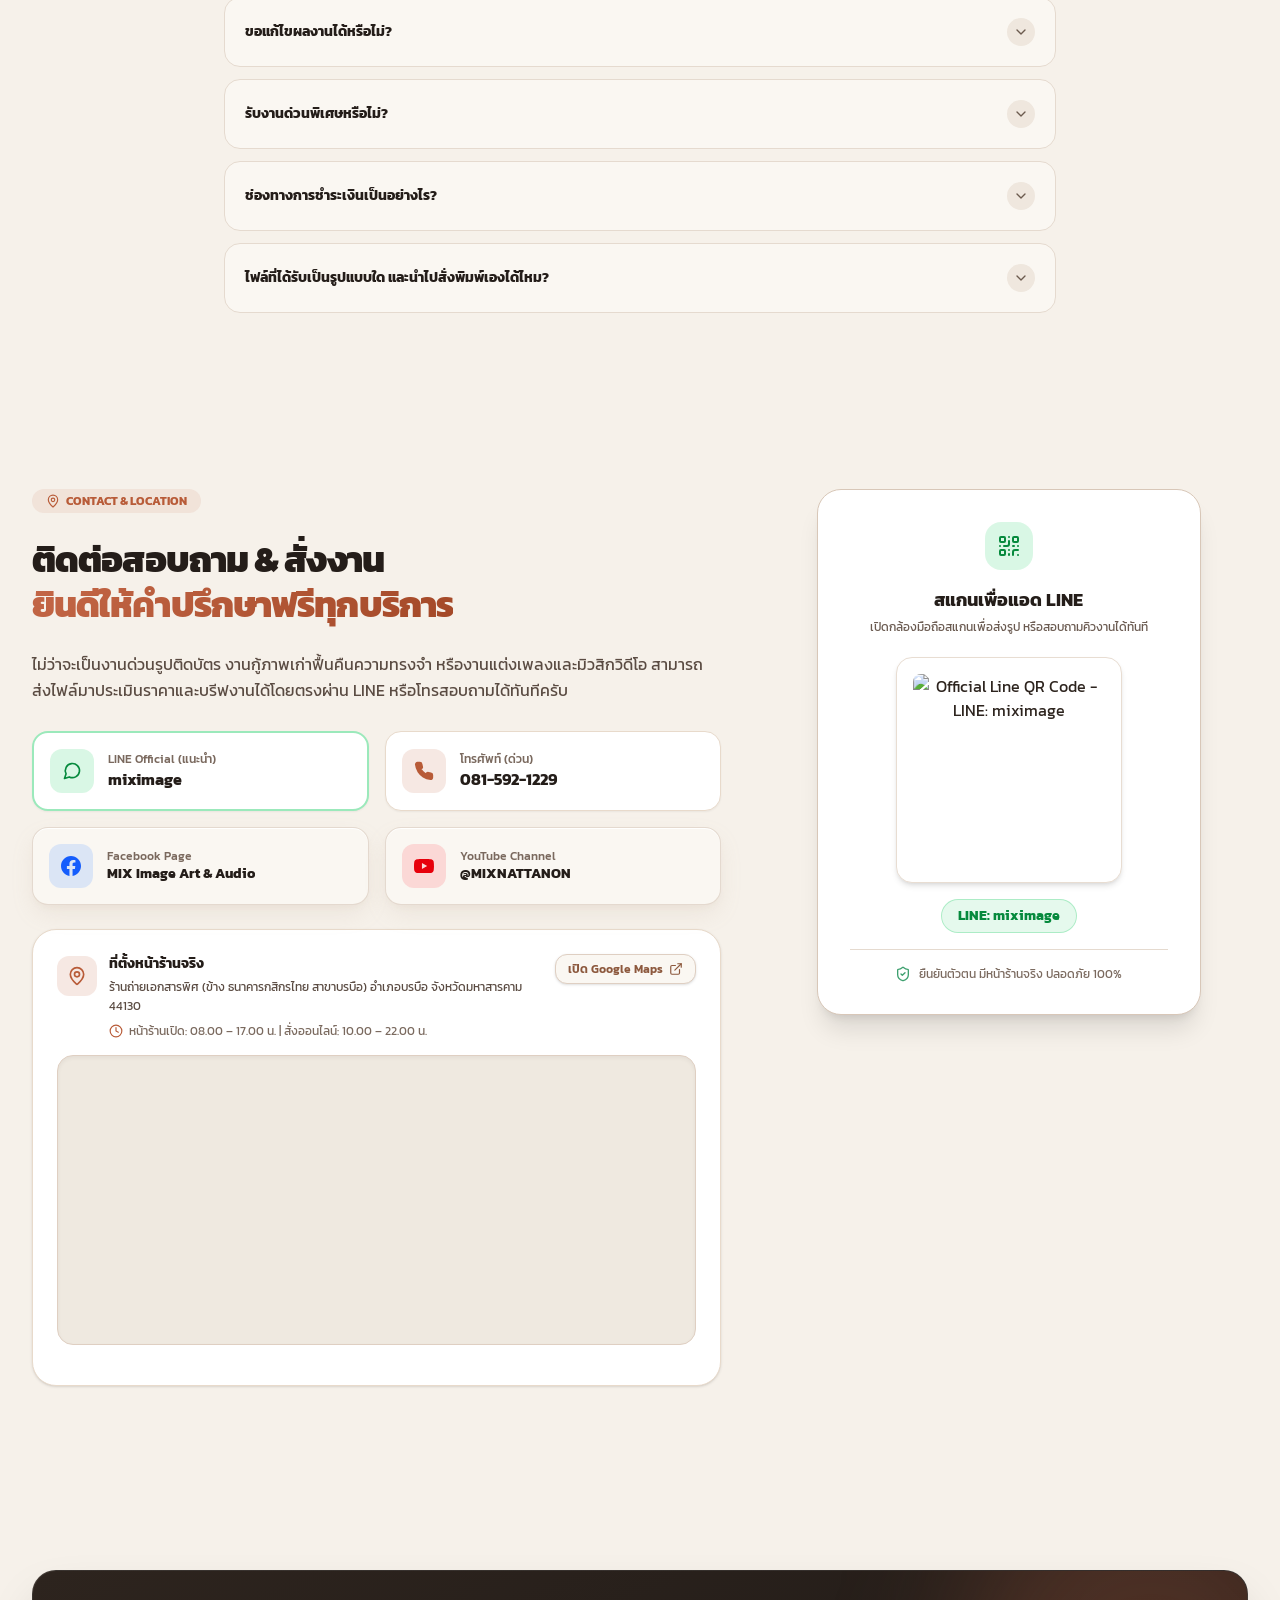
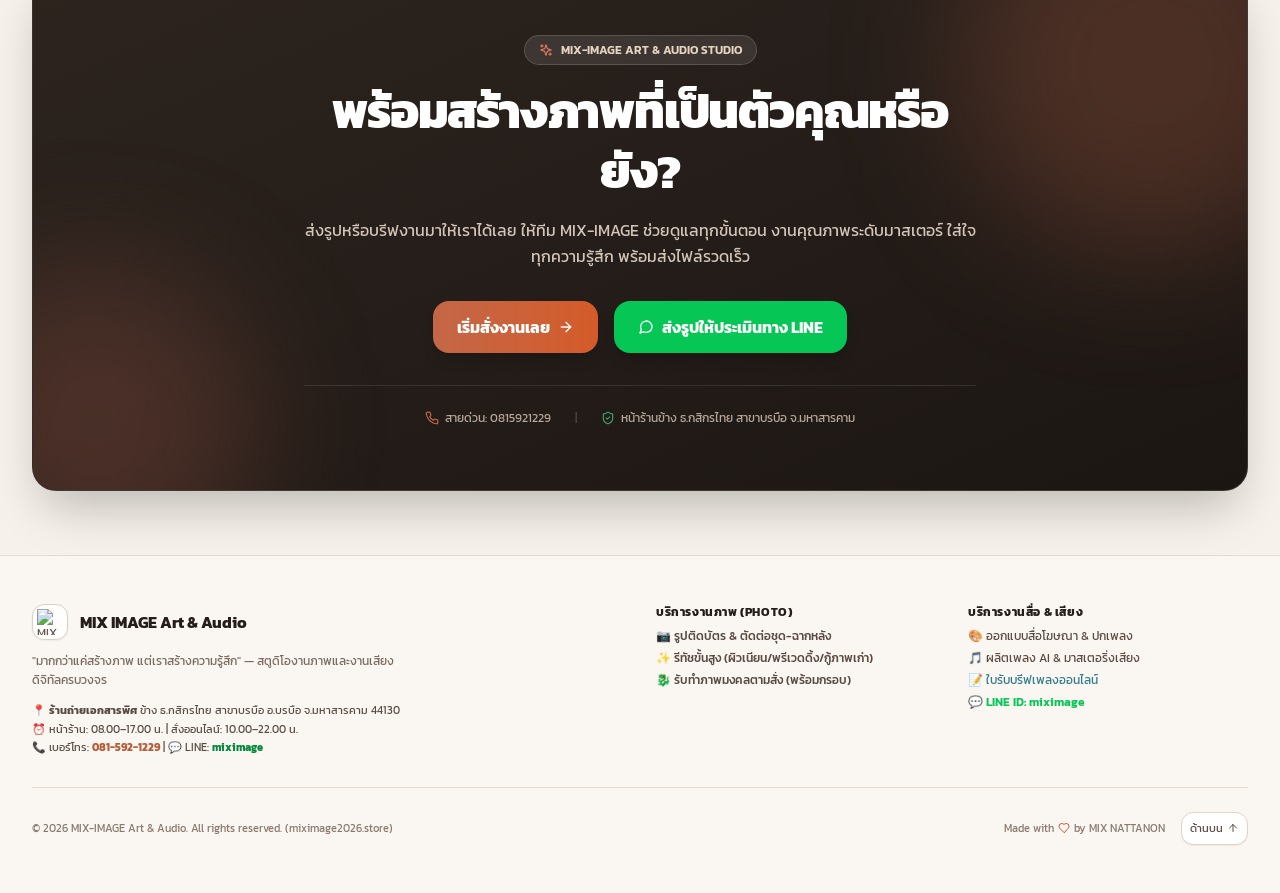
==== commit 81894ee2: "Restore bottom contact info (Google Map, Borabue store, LINE QR) & 3 photo pillars (id-photo, retouc" ====
--- a/aimusic/index.html
+++ b/aimusic/index.html
@@ -109,7 +109,7 @@
       ]
     }
     </script>
-    <script type="module" crossorigin src="/assets/index-CBvgroJ6.js"></script>
+    <script type="module" crossorigin src="/assets/index-CEzfNoiB.js"></script>
     <link rel="stylesheet" crossorigin href="/assets/index-CZD-I6W2.css">
   </head>
   <body class="bg-neutral-950 text-neutral-100 font-['Kanit',sans-serif] antialiased selection:bg-amber-500 selection:text-black min-h-screen">
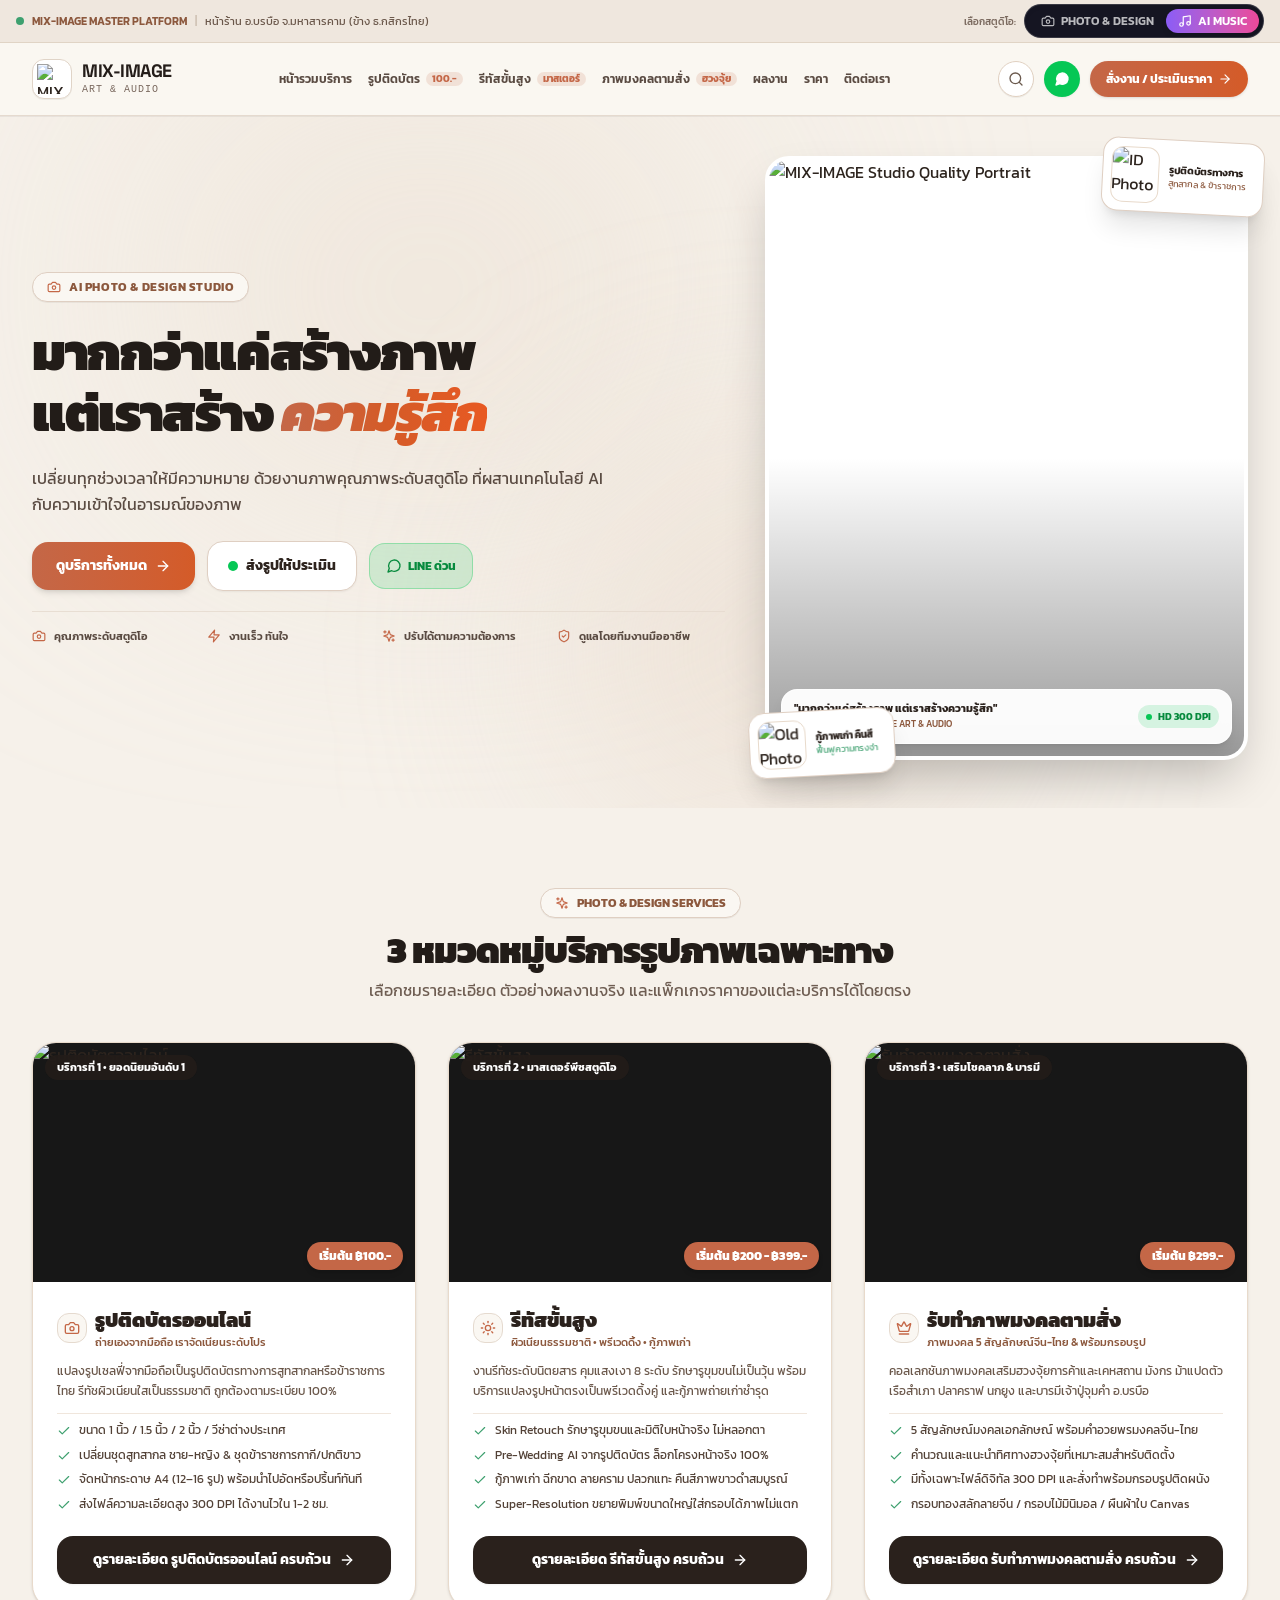
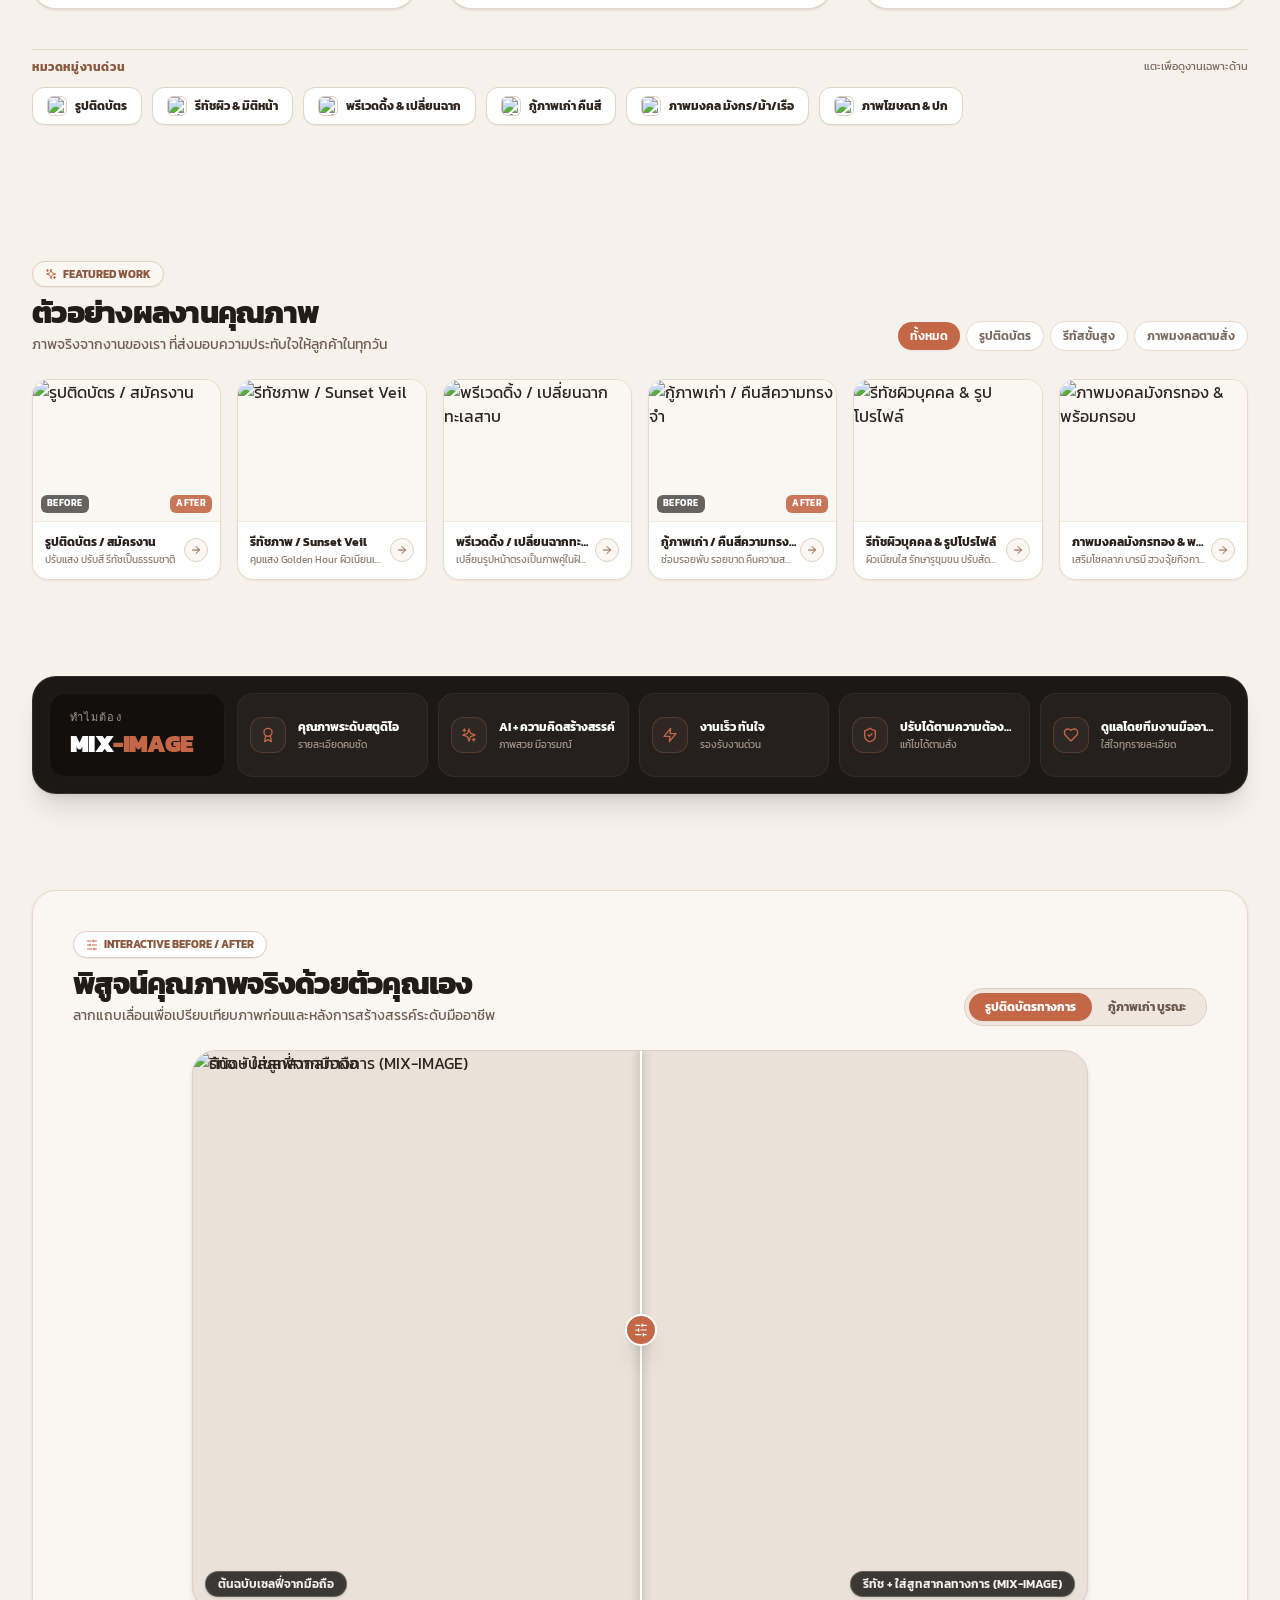
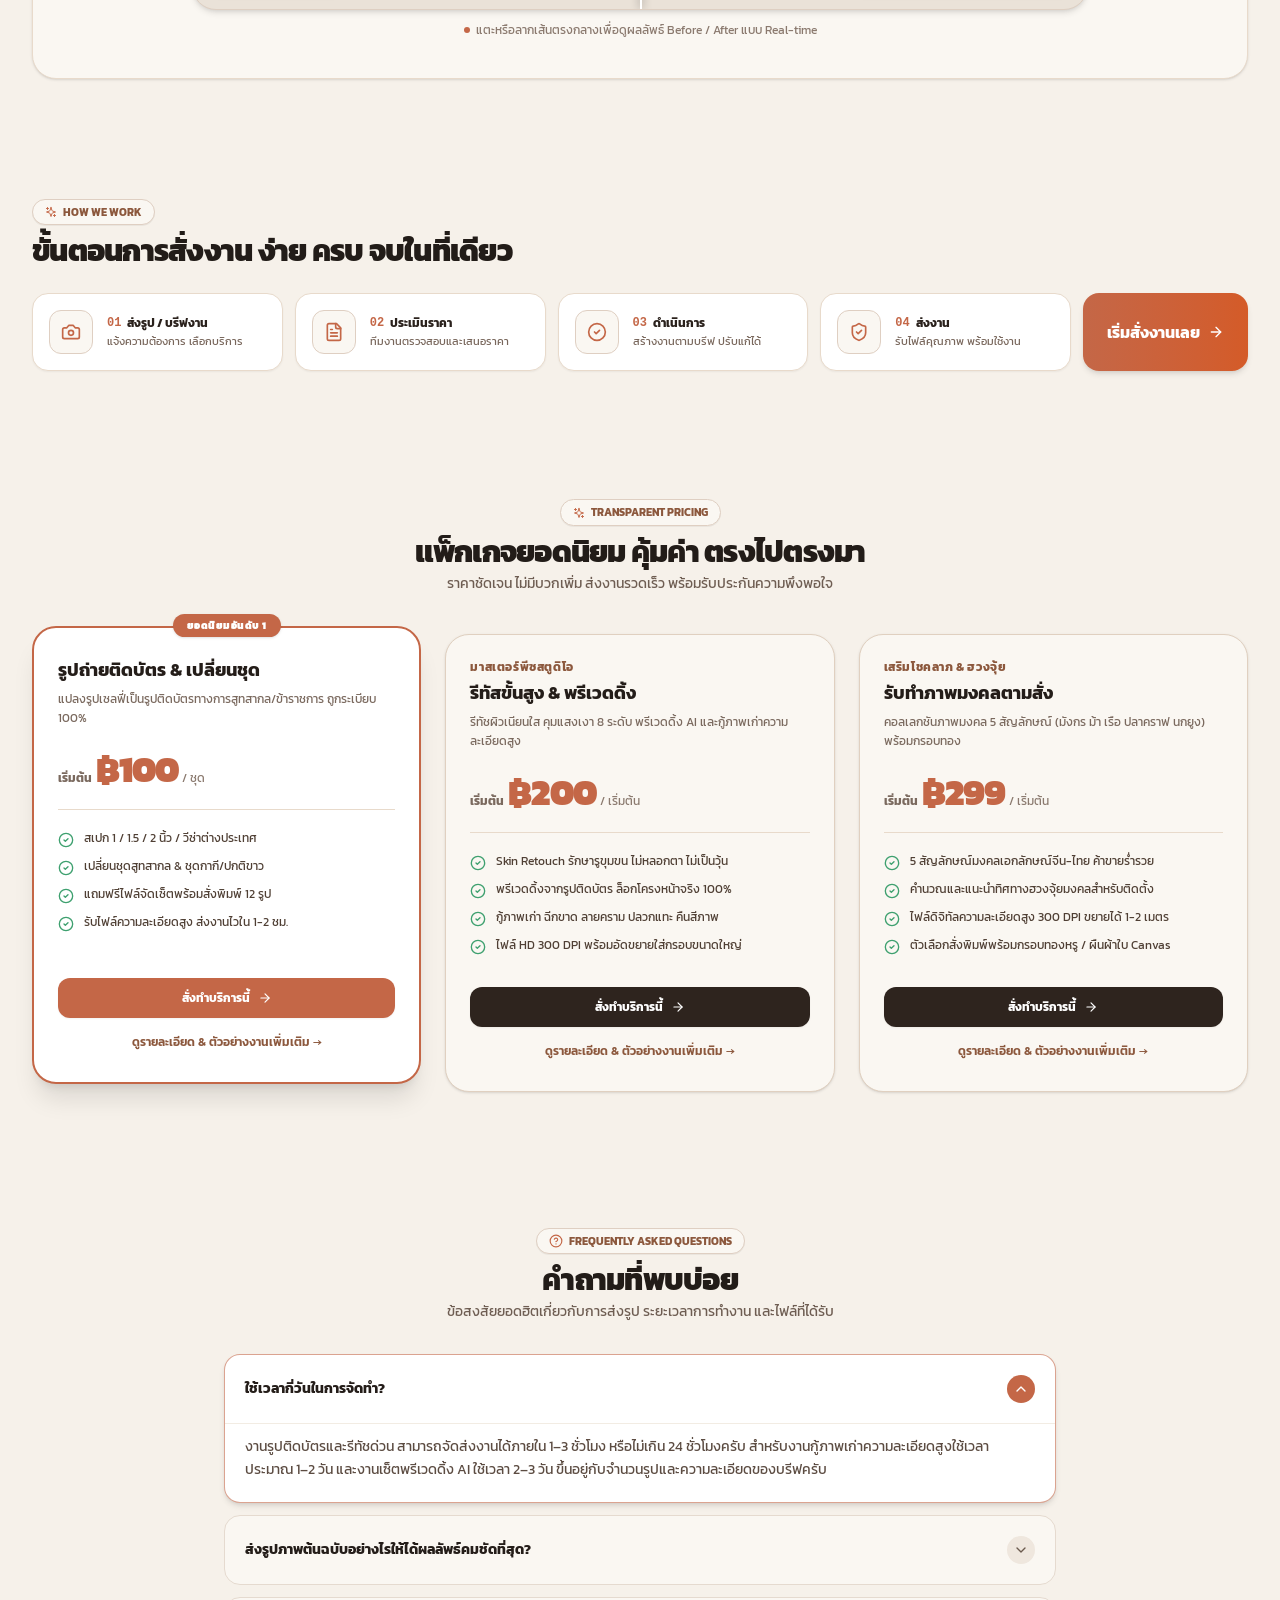
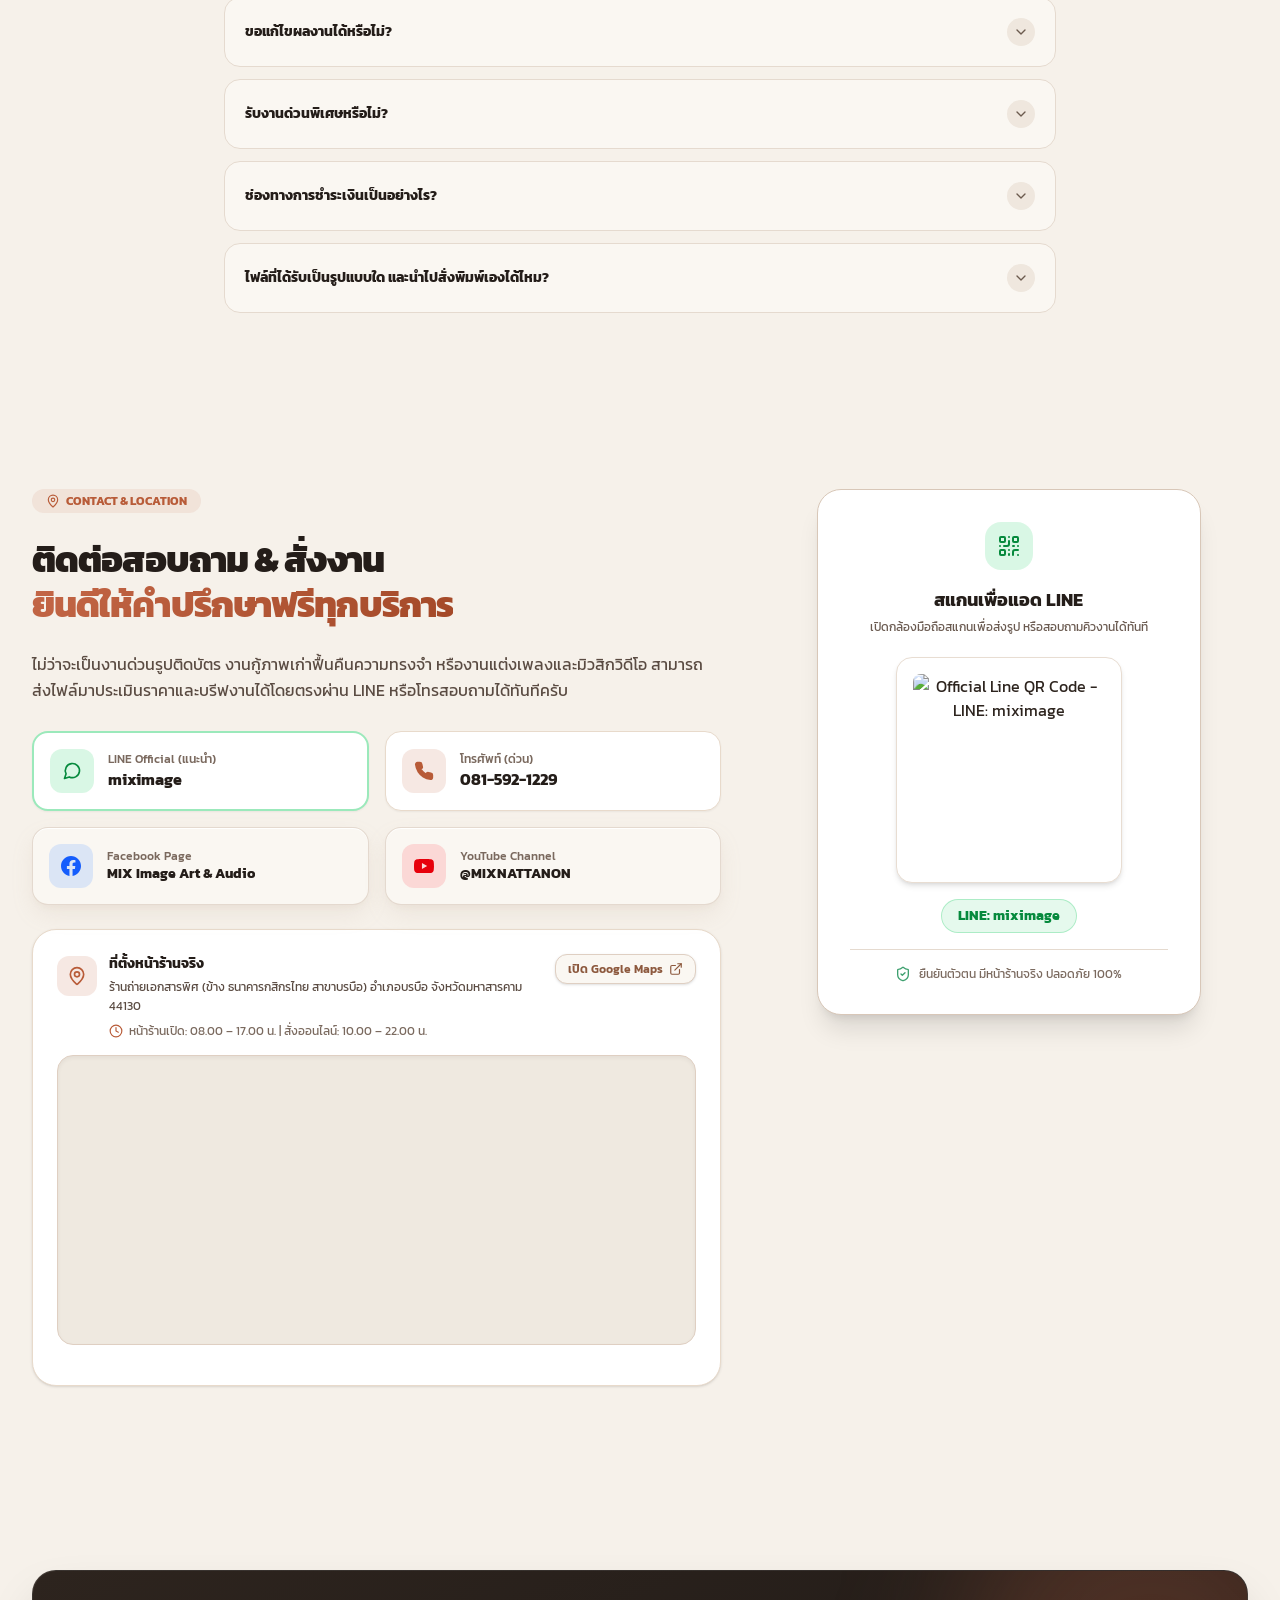
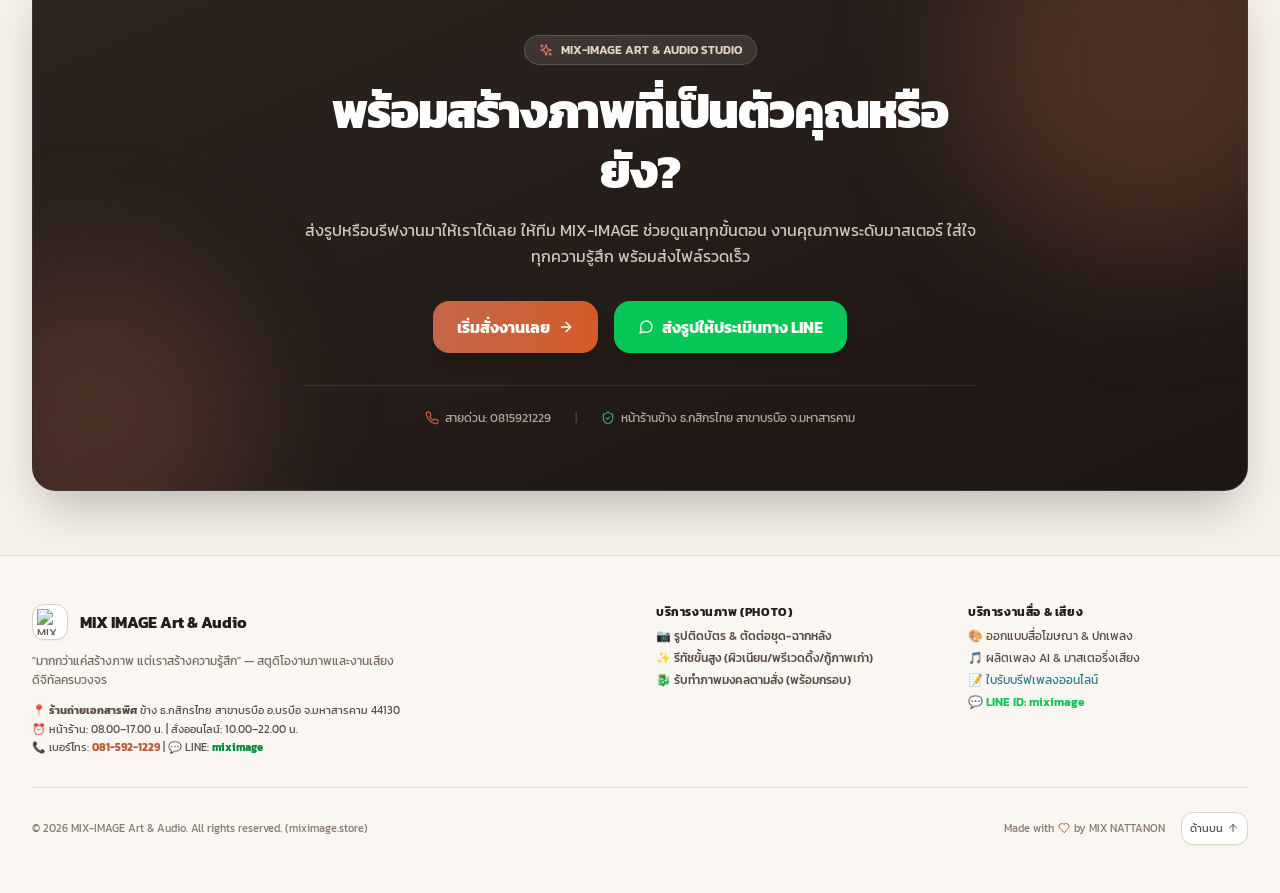
==== commit b9cba377: "Update all domain references to miximage.store" ====
--- a/aimusic/index.html
+++ b/aimusic/index.html
@@ -4,7 +4,7 @@
     <meta charset="UTF-8" />
     <meta name="viewport" content="width=device-width, initial-scale=1.0" />
     <link rel="icon" type="image/png" href="/favicon.png" />
-    <link rel="canonical" href="https://miximage2026.store/" />
+    <link rel="canonical" href="https://miximage.store/" />
     
     <!-- Google tag (gtag.js) -->
     <script async src="https://www.googletagmanager.com/gtag/js?id=G-PFB9WFQ5WP"></script>
@@ -29,14 +29,14 @@
 
     <!-- Open Graph / Facebook -->
     <meta property="og:type" content="website" />
-    <meta property="og:url" content="https://miximage2026.store/" />
+    <meta property="og:url" content="https://miximage.store/" />
     <meta property="og:title" content="MIX-IMAGE Art & Audio — ภาพสวยพร้อมขาย งานเสียงพร้อมใช้" />
     <meta
       property="og:description"
       content="รับทำรูปติดบัตรออนไลน์ รีทัช กู้ภาพเก่า ภาพมงคล ปกเพลง และเพลง AI พร้อมส่งไฟล์ออนไลน์ งานคุณภาพระดับมาสเตอร์"
     />
-    <meta property="og:image" content="https://miximage2026.store/assets/mix-og-preview.jpg" />
-    <meta property="og:image:secure_url" content="https://miximage2026.store/assets/mix-og-preview.jpg" />
+    <meta property="og:image" content="https://miximage.store/assets/mix-og-preview.jpg" />
+    <meta property="og:image:secure_url" content="https://miximage.store/assets/mix-og-preview.jpg" />
     <meta property="og:image:type" content="image/jpeg" />
     <meta property="og:image:width" content="1200" />
     <meta property="og:image:height" content="630" />
@@ -49,7 +49,7 @@
       name="twitter:description"
       content="งานภาพพร้อมใช้ เริ่ม 100 บาท พร้อมบริการเพลง AI เชิงพาณิชย์ 100% ตามบรีฟ"
     />
-    <meta name="twitter:image" content="https://miximage2026.store/assets/mix-og-preview.jpg" />
+    <meta name="twitter:image" content="https://miximage.store/assets/mix-og-preview.jpg" />
 
     <!-- Fonts -->
     <link rel="preconnect" href="https://fonts.googleapis.com" />
@@ -75,10 +75,10 @@
       "@type": "LocalBusiness",
       "name": "MIX IMAGE Art & Audio Studio",
       "alternateName": "ร้านถ่ายเอกสารพิศ บรบือ",
-      "image": "https://miximage2026.store/assets/mix-og-preview.jpg",
-      "logo": "https://miximage2026.store/assets/logo-m-solid.png",
-      "@id": "https://miximage2026.store/#studio",
-      "url": "https://miximage2026.store",
+      "image": "https://miximage.store/assets/mix-og-preview.jpg",
+      "logo": "https://miximage.store/assets/logo-m-solid.png",
+      "@id": "https://miximage.store/#studio",
+      "url": "https://miximage.store",
       "telephone": "+66815912129",
       "priceRange": "฿100 - ฿4900",
       "address": {
@@ -109,8 +109,8 @@
       ]
     }
     </script>
-    <script type="module" crossorigin src="/assets/index-CEzfNoiB.js"></script>
-    <link rel="stylesheet" crossorigin href="/assets/index-CZD-I6W2.css">
+    <script type="module" crossorigin src="/assets/index-Byst0W0n.js"></script>
+    <link rel="stylesheet" crossorigin href="/assets/index-Do9RUNWk.css">
   </head>
   <body class="bg-neutral-950 text-neutral-100 font-['Kanit',sans-serif] antialiased selection:bg-amber-500 selection:text-black min-h-screen">
     <div id="root"></div>
